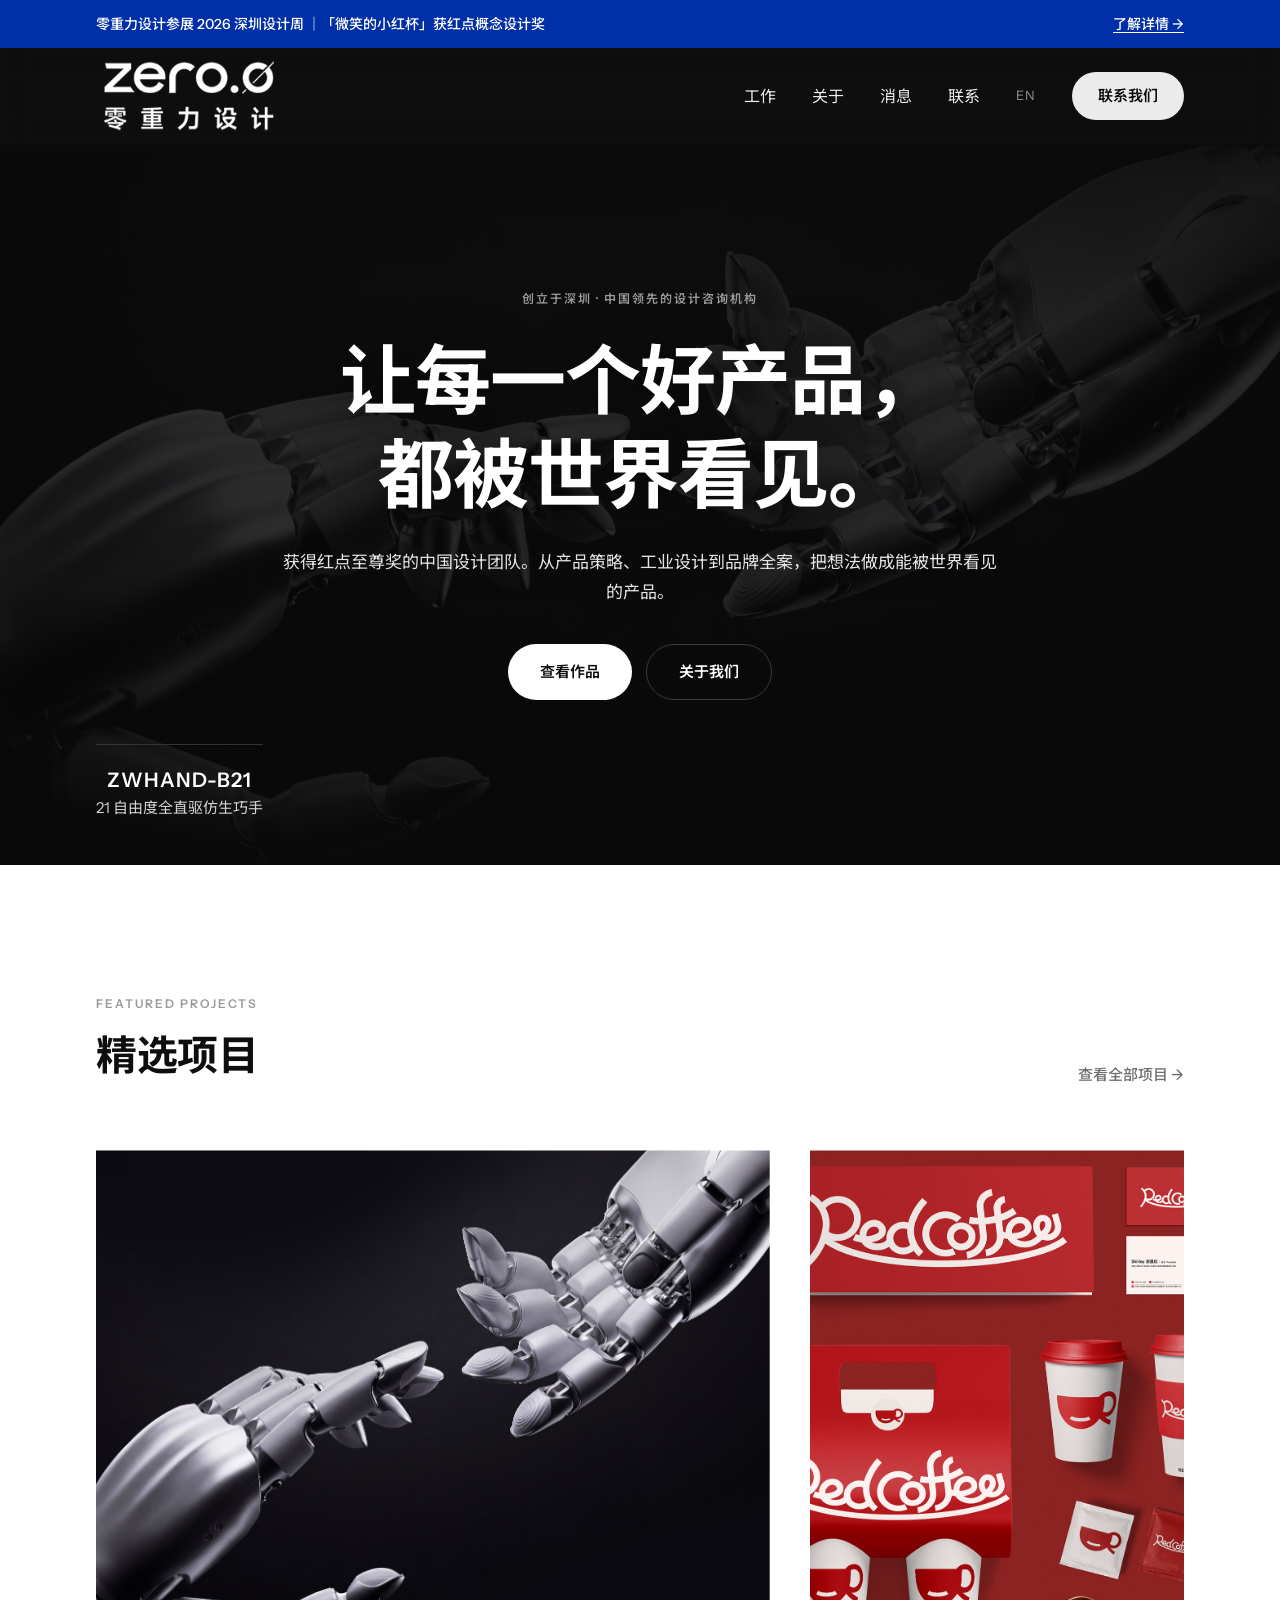
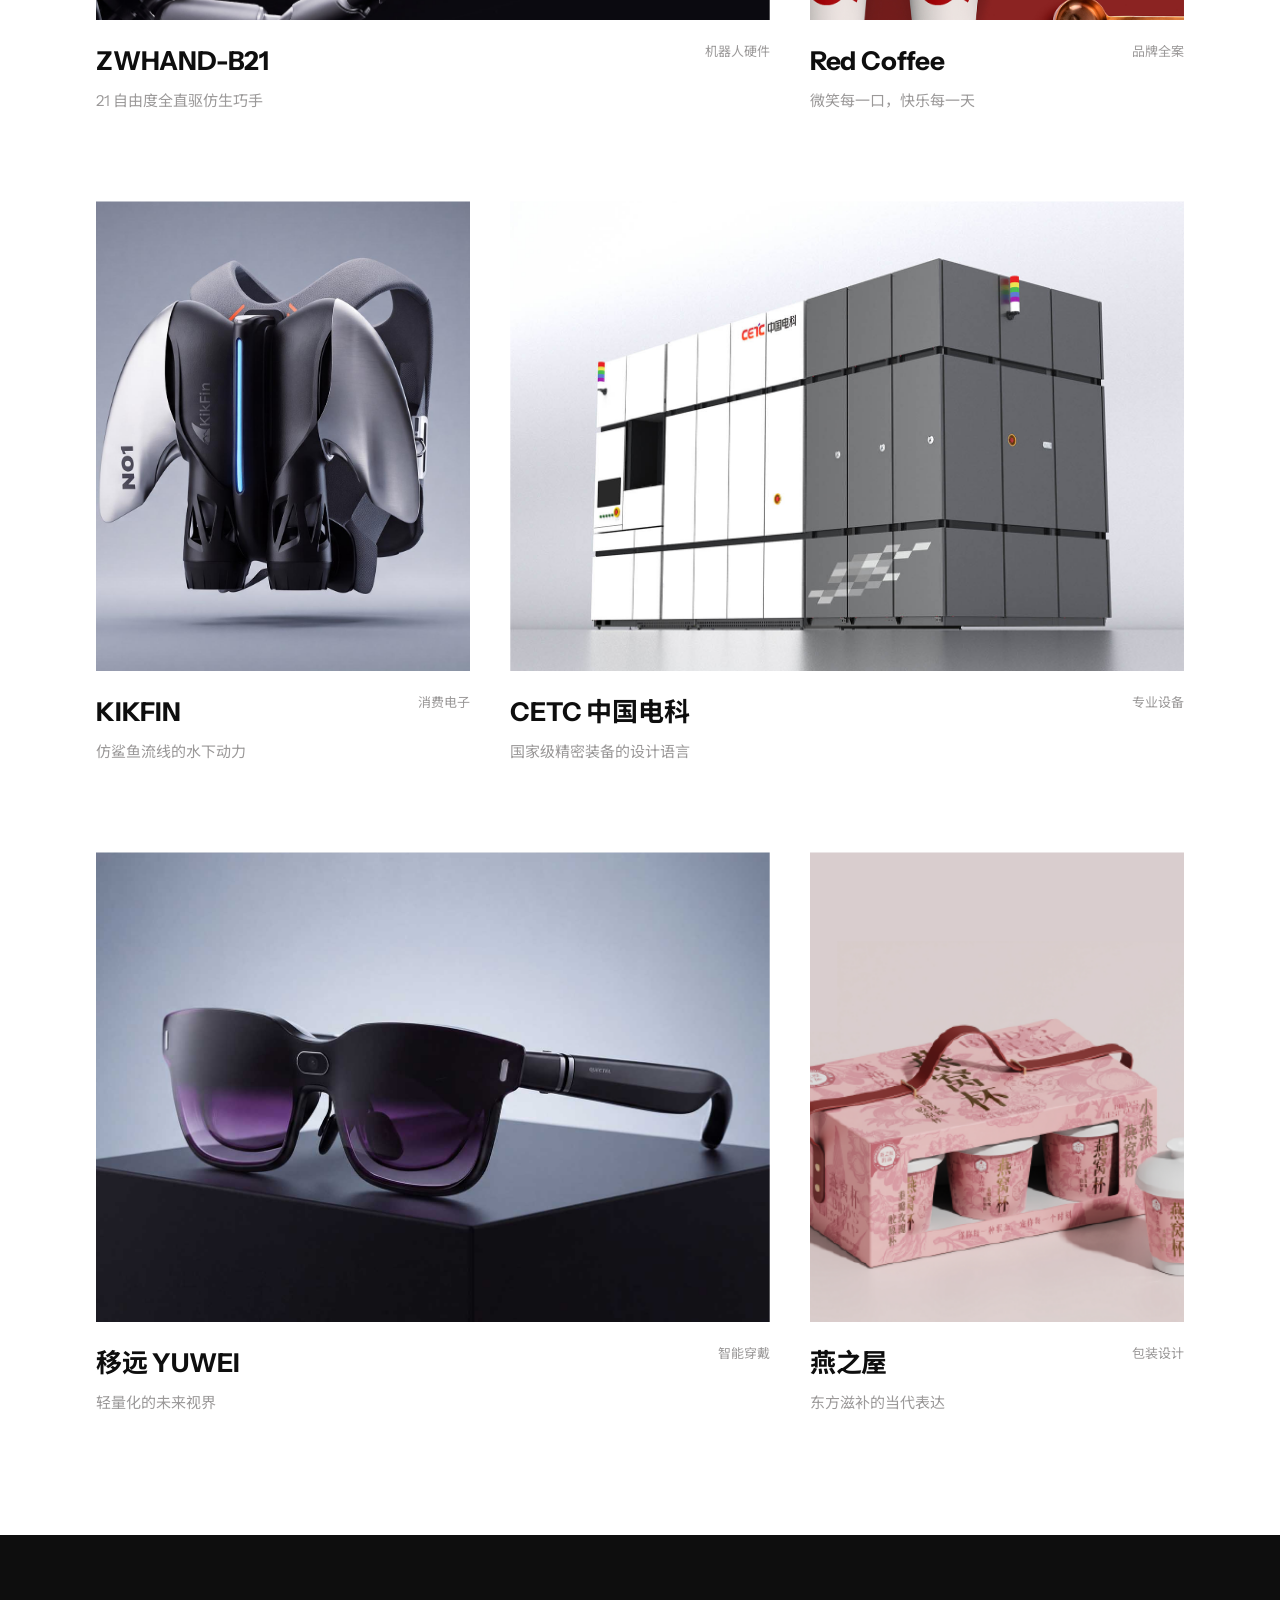
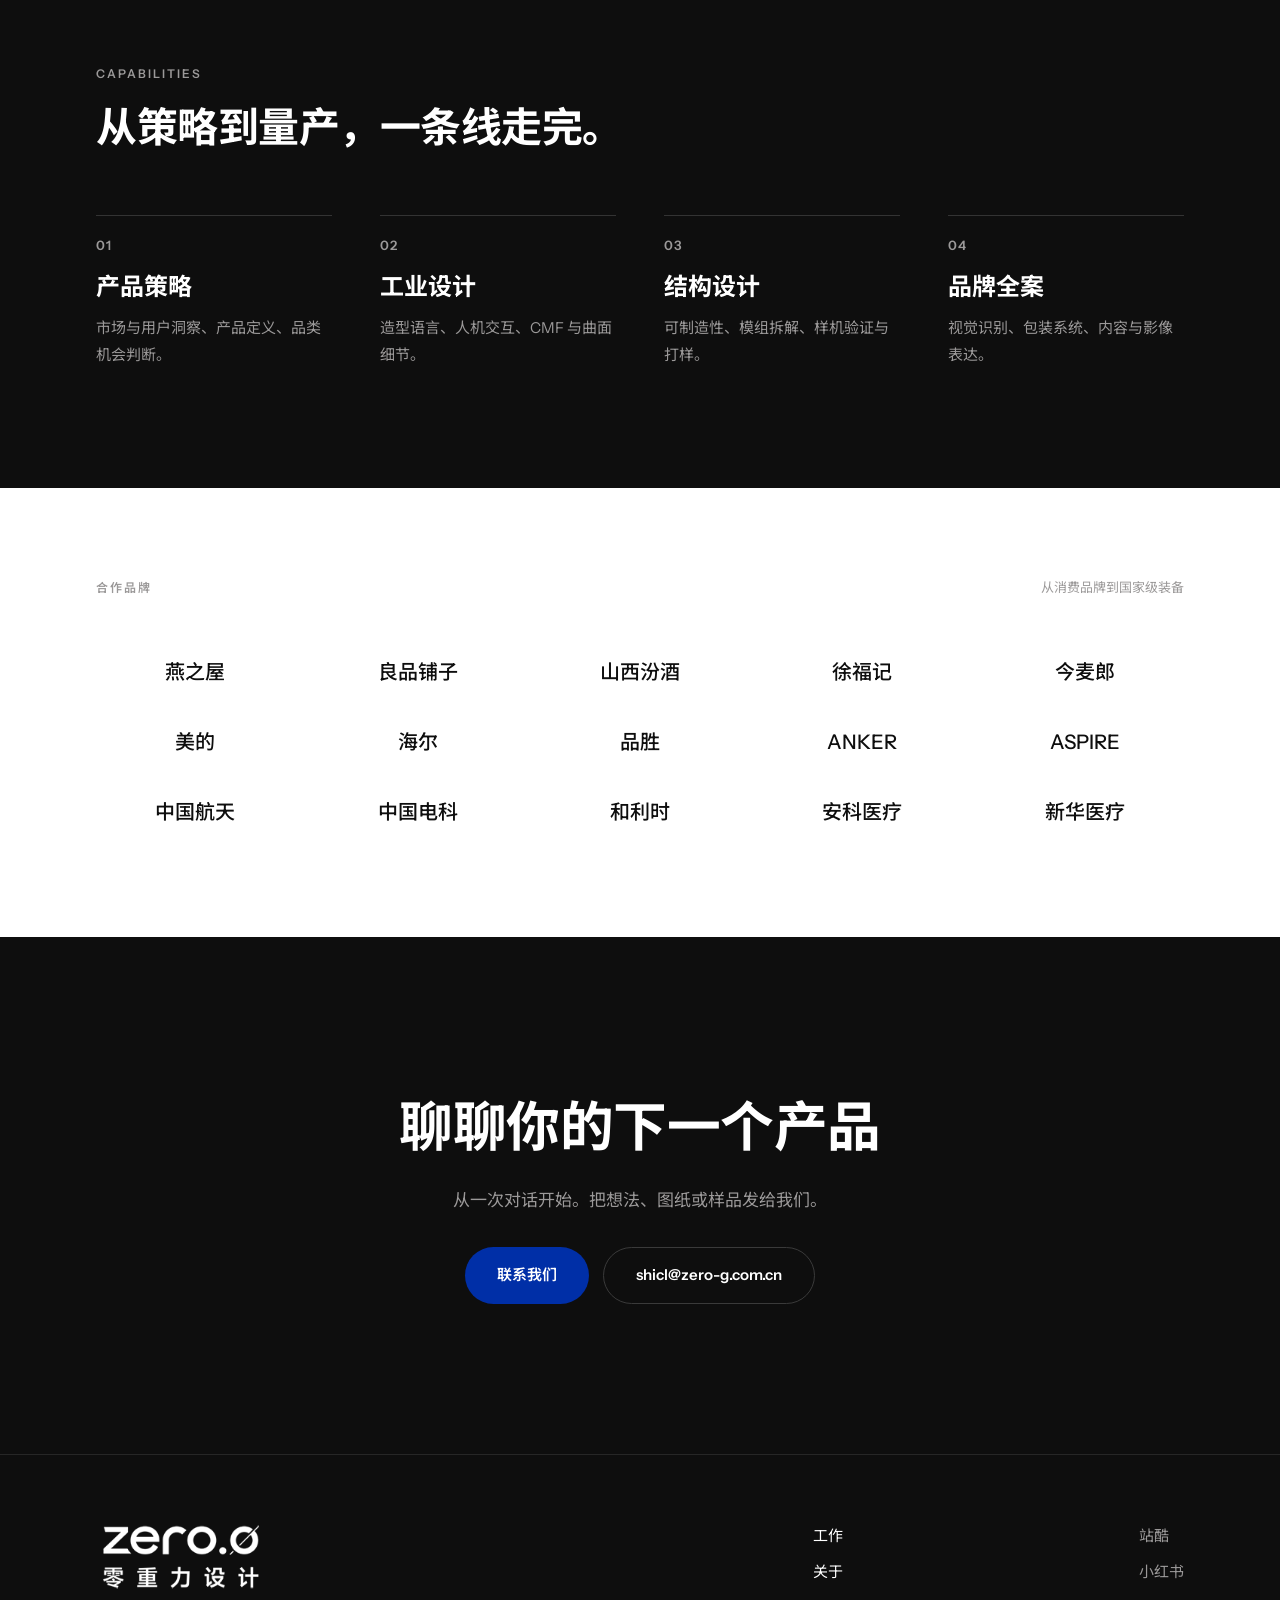
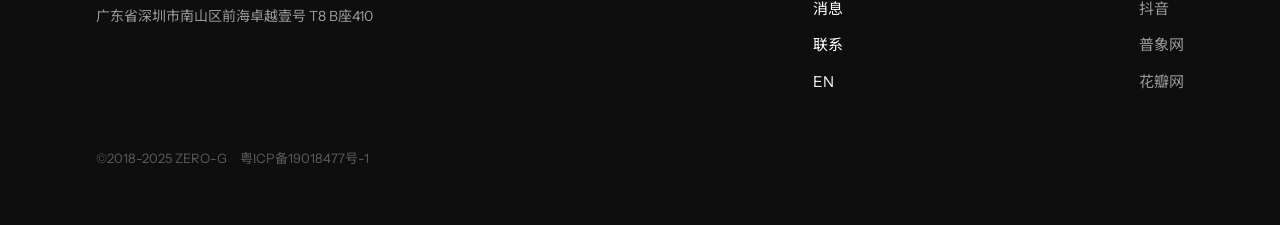
==== index.html @ 1bf515e7 "ZERO-G site: static bilingual site initial deploy" ====
<!DOCTYPE html>
<html lang="zh-CN">
<head>
<meta charset="utf-8">
<meta name="viewport" content="width=device-width,initial-scale=1">
<title>让每一个好产品， 都被世界看见。 ｜ ZERO-G 零重力设计</title>
<link rel="preconnect" href="https://fonts.googleapis.com">
<link rel="preconnect" href="https://fonts.gstatic.com" crossorigin>
<link href="https://fonts.googleapis.com/css2?family=Instrument+Sans:wght@400;500;600;700&family=Noto+Sans+SC:wght@400;500;700&display=swap" rel="stylesheet">
<link rel="stylesheet" href="style.css">
<script>document.documentElement.className+=' js'</script>
<script src="main.js" defer></script>
</head>
<body class="theme-dark">
<div class="announce">
  <div class="wrap">
    <span>零重力设计参展 2026 深圳设计周 ｜「微笑的小红杯」获红点概念设计奖</span>
    <a href="news.html">了解详情 →</a>
  </div>
</div>
<header class="site-head">
  <div class="wrap">
    <a class="logo" href="index.html" aria-label="ZERO-G"><img src="assets/statics_lingzhongli_images_logo.png" alt="ZERO-G 零重力设计"></a>
    <nav class="nav">
      <a href="work.html">工作</a><a href="about.html">关于</a><a href="news.html">消息</a><a href="contact.html">联系</a>
      <a class="lang" href="en/index.html">EN</a>
      <a class="btn btn-primary btn-sm" href="contact.html">联系我们</a>
    </nav>
    <button class="menu-toggle" aria-label="菜单" aria-expanded="false" aria-controls="mobile-menu">
      <span></span><span></span>
    </button>
  </div>
</header>
<div class="mobile-menu" id="mobile-menu">
  <nav class="mobile-nav">
    <a href="work.html">工作</a><a href="about.html">关于</a><a href="news.html">消息</a><a href="contact.html">联系</a>
    <a class="lang" href="en/index.html">EN</a>
    <a class="btn btn-primary" href="contact.html">联系我们</a>
  </nav>
</div>
<section class="hero hero--video">
  <video class="hero-bg" src="assets/zero-g-robot.mp4" poster="assets/zero-g-robot-poster.jpg"
         autoplay muted loop playsinline preload="metadata" aria-label="ZWHAND-B21"></video>
  <div class="wrap">
    <div class="eyebrow">创立于深圳 · 中国领先的设计咨询机构</div>
    <h1>让每一个好产品，<br>都被世界看见。</h1>
    <p>获得红点至尊奖的中国设计团队。从产品策略、工业设计到品牌全案，把想法做成能被世界看见的产品。</p>
    <div class="actions">
      <a class="btn btn-primary" href="work.html">查看作品</a>
      <a class="btn btn-ghost" href="about.html">关于我们</a>
    </div>
  </div>
  <div class="cap reveal"><strong>ZWHAND-B21</strong><span>21 自由度全直驱仿生巧手</span></div>
</section>
<section class="section light">
  <div class="wrap">
    <div class="section-head reveal">
      <div><div class="eyebrow">FEATURED PROJECTS</div><h2>精选项目</h2></div>
      <a class="linkmore" href="work.html">查看全部项目 →</a>
    </div>
    <div class="rows"><div class="duo">
    <a class="proj reveal" href="work.html">
      <div class="cover"><img src="assets/uploadfile_file_20260828_1787901038351148.jpg" alt="ZWHAND-B21" loading="lazy"></div>
      <div class="meta">
        <div><h3>ZWHAND-B21</h3><p class="desc">21 自由度全直驱仿生巧手</p></div>
        <span class="tag">机器人硬件</span>
      </div>
    </a>
    <a class="proj reveal" href="work.html">
      <div class="cover"><img src="assets/uploadfile_file_20250307_1741340321995297.jpg" alt="Red Coffee" loading="lazy"></div>
      <div class="meta">
        <div><h3>Red Coffee</h3><p class="desc">微笑每一口，快乐每一天</p></div>
        <span class="tag">品牌全案</span>
      </div>
    </a></div><div class="duo rev">
    <a class="proj reveal" href="work.html">
      <div class="cover"><img src="assets/uploadfile_file_20260827_1787818050917012.jpg" alt="KIKFIN" loading="lazy"></div>
      <div class="meta">
        <div><h3>KIKFIN</h3><p class="desc">仿鲨鱼流线的水下动力</p></div>
        <span class="tag">消费电子</span>
      </div>
    </a>
    <a class="proj reveal" href="work.html">
      <div class="cover"><img src="assets/uploadfile_file_20250513_1747133386804160.jpg" alt="CETC 中国电科" loading="lazy"></div>
      <div class="meta">
        <div><h3>CETC 中国电科</h3><p class="desc">国家级精密装备的设计语言</p></div>
        <span class="tag">专业设备</span>
      </div>
    </a></div><div class="duo">
    <a class="proj reveal" href="work.html">
      <div class="cover"><img src="assets/uploadfile_file_20260827_1787814982174174.jpg" alt="移远 YUWEI" loading="lazy"></div>
      <div class="meta">
        <div><h3>移远 YUWEI</h3><p class="desc">轻量化的未来视界</p></div>
        <span class="tag">智能穿戴</span>
      </div>
    </a>
    <a class="proj reveal" href="work.html">
      <div class="cover"><img src="assets/uploadfile_file_20260811_1786441893306251.png" alt="燕之屋" loading="lazy"></div>
      <div class="meta">
        <div><h3>燕之屋</h3><p class="desc">东方滋补的当代表达</p></div>
        <span class="tag">包装设计</span>
      </div>
    </a></div></div>
  </div>
</section>
<section class="section">
  <div class="wrap">
    <div class="eyebrow">CAPABILITIES</div>
    <h2 style="font-size:clamp(28px,3.2vw,44px);letter-spacing:-.5px;margin:14px 0 0">从策略到量产，一条线走完。</h2>
    <div class="caps"><div class="cap reveal"><div class="num">01</div><h3>产品策略</h3><p>市场与用户洞察、产品定义、品类机会判断。</p></div><div class="cap reveal"><div class="num">02</div><h3>工业设计</h3><p>造型语言、人机交互、CMF 与曲面细节。</p></div><div class="cap reveal"><div class="num">03</div><h3>结构设计</h3><p>可制造性、模组拆解、样机验证与打样。</p></div><div class="cap reveal"><div class="num">04</div><h3>品牌全案</h3><p>视觉识别、包装系统、内容与影像表达。</p></div></div>
  </div>
</section>
<section class="section light" style="padding-top:90px;padding-bottom:90px">
  <div class="wrap">
    <div class="section-head" style="margin-bottom:0">
      <div class="eyebrow">合作品牌</div>
      <span class="mute" style="font-size:13px">从消费品牌到国家级装备</span>
    </div>
    <div class="clients"><div class="client-row reveal"><span>燕之屋</span><span>良品铺子</span><span>山西汾酒</span><span>徐福记</span><span>今麦郎</span></div><div class="client-row reveal"><span>美的</span><span>海尔</span><span>品胜</span><span>ANKER</span><span>ASPIRE</span></div><div class="client-row reveal"><span>中国航天</span><span>中国电科</span><span>和利时</span><span>安科医疗</span><span>新华医疗</span></div></div>
  </div>
</section>
<section class="wrap"><div class="cta">
  <h2>聊聊你的下一个产品</h2>
  <p>从一次对话开始。把想法、图纸或样品发给我们。</p>
  <div class="actions">
    <a class="btn btn-blue" href="contact.html">联系我们</a>
    <a class="btn btn-ghost" href="mailto:shicl@zero-g.com.cn">shicl@zero-g.com.cn</a>
  </div>
  </div>
</section>

<footer class="site-foot">
  <div class="wrap">
    <div class="foot-grid">
      <div class="foot-brand">
        <a href="index.html"><img src="assets/statics_lingzhongli_images_logo.png" alt="ZERO-G"></a>
        <p>广东省深圳市南山区前海卓越壹号 T8 B座410</p>
      </div>
      <div class="foot-col"><a href="work.html">工作</a><a href="about.html">关于</a><a href="news.html">消息</a><a href="contact.html">联系</a><a href="en/index.html">EN</a></div>
      <div class="foot-col dim"><a href="https://www.zcool.com.cn/u/19893651" target="_blank" rel="noopener">站酷</a><a href="https://www.xiaohongshu.com/user/profile/6139bd14000000001f038d51" target="_blank" rel="noopener">小红书</a><a href="https://www.douyin.com/" target="_blank" rel="noopener">抖音</a><a href="https://www.puxiang.com/lingzhonglisheji/gallery" target="_blank" rel="noopener">普象网</a><a href="https://huaban.com/space" target="_blank" rel="noopener">花瓣网</a></div>
    </div>
    <div class="copyright">©2018-2025 ZERO-G　粤ICP备19018477号-1</div>
  </div>
</footer>
</body>
</html>
---- style.css ----
:root{
  --blue:#002FA7;--blue-lit:#6E8BFF;--ink:#0E0E0E;--ink2:#141414;
  --paper:#fff;--mute:#6F6F6F;--mute-d:#9B9999;--line:#262626;--line-l:#E5E5E5;
}
*{box-sizing:border-box}
html{scroll-behavior:smooth}
body{margin:0;background:var(--ink);color:#fff;
  font-family:"Instrument Sans","Noto Sans SC","PingFang SC","Microsoft YaHei",system-ui,sans-serif;
  -webkit-font-smoothing:antialiased;line-height:1.5}
body.theme-light{background:var(--paper);color:var(--ink)}
a{color:inherit;text-decoration:none}
img{display:block;width:100%;height:100%;object-fit:cover}
.wrap{max-width:1440px;margin:0 auto;padding:0 96px}
.mute{color:var(--mute-d)}
body.theme-light .mute{color:var(--mute)}
.eyebrow{font-size:12px;font-weight:600;letter-spacing:2px;text-transform:uppercase;color:var(--mute-d)}
body.theme-light .eyebrow{color:var(--mute)}

/* announce */
.announce{background:var(--blue);color:#fff;font-size:14px;font-weight:500}
.announce .wrap{display:flex;align-items:center;justify-content:space-between;height:48px;gap:24px}
.announce a{text-decoration:underline;text-underline-offset:3px}

/* header */
.site-head{position:sticky;top:0;z-index:60;background:rgba(14,14,14,.86);
  backdrop-filter:blur(14px);border-bottom:1px solid transparent;transition:border-color .2s}
body.theme-light .site-head{background:rgba(255,255,255,.9)}
.site-head:hover{border-bottom-color:var(--line)}
body.theme-light .site-head:hover{border-bottom-color:var(--line-l)}
.site-head .wrap{display:flex;align-items:center;justify-content:space-between;height:96px}
.logo img{width:186px;height:70px;object-fit:contain}
.nav{display:flex;align-items:center;gap:36px;font-size:16px}
.nav a{opacity:.92;transition:color .18s,opacity .18s}
.nav a:hover{color:var(--blue-lit);opacity:1}
body.theme-light .nav a:hover{color:var(--blue)}
.nav a.active{color:var(--blue-lit);font-weight:600}
body.theme-light .nav a.active{color:var(--blue)}
.nav .lang{font-size:13px;letter-spacing:1px;color:var(--mute-d)}
body.theme-light .nav .lang{color:var(--mute)}

/* buttons */
.btn{display:inline-flex;align-items:center;justify-content:center;border-radius:999px;
  padding:16px 32px;font-size:15px;font-weight:600;transition:transform .18s,background .18s,color .18s,border-color .18s}
.btn:hover{transform:translateY(-1px)}
.btn-sm{padding:13px 26px}
.btn-primary{background:#fff;color:var(--ink)}
.btn-primary:hover{background:#E9E9E9}
body.theme-light .btn-primary{background:var(--ink);color:#fff}
body.theme-light .btn-primary:hover{background:#000}
.btn-blue{background:var(--blue);color:#fff}
.btn-blue:hover{background:#0038C8}
.btn-ghost{border:1px solid #3A3A3A;color:#fff}
.btn-ghost:hover{border-color:var(--blue-lit);color:var(--blue-lit)}
body.theme-light .btn-ghost{border-color:#CFCFCF;color:var(--ink)}
body.theme-light .btn-ghost:hover{border-color:var(--blue);color:var(--blue)}

/* hero */
.hero{padding:110px 0 90px;text-align:center}
.hero h1{font-size:clamp(30px,7.2vw,76px);line-height:1.24;letter-spacing:-1px;margin:26px 0 0;font-weight:700}
.hero p{max-width:720px;margin:26px auto 0;font-size:17px;line-height:1.75;color:var(--mute-d)}
.hero .actions{display:flex;gap:14px;justify-content:center;margin-top:36px;flex-wrap:wrap}

/* figure */
.figure{position:relative}
.figure img{height:600px}
.figure .cap{position:absolute;left:96px;bottom:44px}
.figure .cap strong{display:block;font-size:20px;font-weight:600;letter-spacing:1px}
.figure .cap span{font-size:15px;color:rgba(255,255,255,.8)}

/* video hero */
.hero--video{position:relative;overflow:hidden;background:var(--ink);
  min-height:min(80vh,880px);display:flex;align-items:center;justify-content:center;
  padding:130px 0 150px}
.hero--video .hero-bg{position:absolute;inset:0;width:100%;height:100%;object-fit:cover;z-index:0;
  filter:brightness(.55) saturate(1.05)}
.hero--video::after{content:"";position:absolute;inset:0;z-index:1;pointer-events:none;
  background:linear-gradient(180deg,rgba(10,10,10,.92) 0%,rgba(10,10,10,.72) 32%,
             rgba(10,10,10,.72) 68%,rgba(10,10,10,.94) 100%)}
.hero--video .wrap{position:relative;z-index:2;width:100%}
.hero--video h1{text-shadow:0 2px 44px rgba(0,0,0,.55)}
.hero--video p{color:#E6E6E6;text-shadow:0 1px 26px rgba(0,0,0,.55)}
.hero--video .cap{position:absolute;left:96px;bottom:46px;z-index:2}
.hero--video .cap strong{display:block;font-size:20px;font-weight:600;letter-spacing:1px}
.hero--video .cap span{font-size:15px;color:rgba(255,255,255,.82)}

/* sections */
.section{padding:130px 0 120px}
.section.light{background:var(--paper);color:var(--ink)}
.section-head{display:flex;align-items:flex-end;justify-content:space-between;gap:24px;margin-bottom:64px}
.section-head h2{font-size:clamp(30px,3.2vw,44px);letter-spacing:-.5px;margin:12px 0 0;font-weight:700}
.linkmore{font-size:15px;font-weight:500;color:var(--mute);white-space:nowrap}
.linkmore:hover{color:var(--blue)}
body.theme-dark .linkmore:hover{color:var(--blue-lit)}

/* project rows */
.duo{display:grid;grid-template-columns:1.8fr 1fr;gap:40px;align-items:start}
.duo.rev{grid-template-columns:1fr 1.8fr}
.proj{display:block}
.proj .cover{overflow:hidden;background:#1A1A1A}
.proj .cover img{height:470px;transition:transform .6s cubic-bezier(.2,.7,.2,1)}
.proj:hover .cover img{transform:scale(1.03)}
.proj .meta{display:flex;justify-content:space-between;align-items:flex-start;gap:24px;margin-top:22px}
.proj h3{margin:0;font-size:26px;font-weight:700;letter-spacing:-.2px}
.proj .desc{margin:8px 0 0;font-size:15px;line-height:1.6;color:var(--mute)}
body.theme-dark .proj .desc{color:var(--mute-d)}
.proj .tag{font-size:13px;color:var(--mute);white-space:nowrap}
body.theme-dark .proj .tag{color:var(--mute-d)}
.rows{display:flex;flex-direction:column;gap:88px}

/* capabilities */
.caps{display:grid;grid-template-columns:repeat(4,1fr);gap:48px;margin-top:56px}
.cap{border-top:1px solid #333;padding-top:20px}
.cap .num{font-size:13px;font-weight:600;letter-spacing:1px;color:var(--mute-d)}
.cap h3{margin:14px 0 10px;font-size:24px;font-weight:700}
.cap p{margin:0;font-size:15px;line-height:1.75;color:var(--mute-d)}

/* clients */
.clients{display:flex;flex-direction:column;gap:0;margin-top:40px}
.client-row{display:grid;grid-template-columns:repeat(5,1fr);gap:24px}
.client-row span{text-align:center;padding:20px 0;font-size:20px;font-weight:500}

/* cta */
.cta{text-align:center;padding-top:150px;padding-bottom:150px}
.cta h2{font-size:clamp(32px,4.2vw,60px);letter-spacing:-.5px;margin:0;font-weight:700}
.cta p{margin:20px 0 0;font-size:17px;color:var(--mute-d)}
.cta .actions{display:flex;gap:14px;justify-content:center;margin-top:34px;flex-wrap:wrap}

/* footer */
.site-foot{padding:70px 0 56px;border-top:1px solid var(--line)}
body.theme-light .site-foot{border-top-color:var(--line-l)}
.foot-grid{display:flex;justify-content:space-between;align-items:flex-start;gap:40px;flex-wrap:wrap}
.foot-brand{width:420px;max-width:100%}
.foot-brand img{width:170px;height:64px;object-fit:contain}
.foot-brand p{margin:16px 0 0;font-size:14px;line-height:1.7;color:var(--mute-d)}
body.theme-light .foot-brand p{color:var(--mute)}
.foot-col{display:flex;flex-direction:column;gap:14px;font-size:15px}
.foot-col a:hover{color:var(--blue-lit)}
body.theme-light .foot-col a:hover{color:var(--blue)}
.foot-col.dim a{color:var(--mute-d)}
.foot-col.dim a:hover{color:var(--blue-lit)}
.copyright{margin-top:56px;font-size:13px;color:#5A5A5A}
body.theme-light .copyright{color:#9A9A9A}

/* work page */
.page-title{padding-top:110px;padding-bottom:64px;display:flex;justify-content:space-between;align-items:flex-end;gap:40px}
.page-title h1{font-size:clamp(32px,6vw,76px);letter-spacing:-1px;margin:0;font-weight:700}
.page-title p{margin:0;max-width:460px;font-size:16px;line-height:1.8;color:var(--mute-d)}
body.theme-light .page-title p{color:var(--mute)}
.filters{display:flex;align-items:center;gap:12px;flex-wrap:wrap}
.pill{padding:11px 22px;border-radius:999px;font-size:14px;background:#1A1A1A;color:var(--mute-d);transition:.18s}
.pill:hover{color:#fff;background:#242424}
.pill.on{background:#fff;color:var(--ink);font-weight:600}
body.theme-light .pill{background:#F2F2F2;color:var(--mute)}
body.theme-light .pill:hover{background:#E7E7E7;color:var(--ink)}
body.theme-light .pill.on{background:var(--blue);color:#fff}
.filters .count{margin-left:auto;font-size:14px;color:var(--mute)}
.work-grid{display:grid;grid-template-columns:1fr 1fr;gap:48px;margin-top:64px;align-items:start}
.work-col{display:flex;flex-direction:column;gap:64px}
.work-col.offset{padding-top:110px}
.work-grid .proj .cover img{height:420px}

/* about */
.about-hero{padding-top:110px;padding-bottom:90px}
.about-hero h1{font-size:clamp(28px,5vw,64px);line-height:1.38;letter-spacing:-1px;margin:26px 0 0;font-weight:700}
.intro{display:grid;grid-template-columns:392px 1fr;gap:96px;padding-bottom:100px}
.intro .label{color:var(--blue-lit);font-size:13px;font-weight:600;letter-spacing:1px}
body.theme-light .intro .label{color:var(--blue)}
.intro .label + p{margin:12px 0 0;font-size:15px;line-height:1.8;color:var(--mute-d);white-space:pre-line}
.intro .body p{margin:0 0 24px;font-size:17px;line-height:1.9;color:#C9C9C9}
body.theme-light .intro .body p{color:#3A3A3A}
.team{padding-top:60px;padding-bottom:110px}
.team-row{display:grid;grid-template-columns:repeat(3,1fr);gap:24px;margin-top:48px}
.facts h3{color:#fff}
.member img{height:420px}
.member .meta{display:flex;justify-content:space-between;align-items:center;margin-top:18px;gap:12px}
.member strong{font-size:20px}
.member span{font-size:13px;color:var(--mute)}
.facts{background:var(--ink2);padding:70px 0}
.facts .wrap{display:grid;grid-template-columns:repeat(3,1fr);gap:48px}
.facts h3{margin:0 0 10px;font-size:24px;font-weight:700}
.facts p{margin:0;font-size:14px;line-height:1.7;color:var(--mute-d)}

/* news */
.news-list{margin-top:8px}
.news-item{display:grid;grid-template-columns:96px 1fr 20px;gap:56px;align-items:start;
  padding:30px 0;border-top:1px solid var(--line-l);transition:padding .2s}
.news-item:hover{padding-left:8px}
.news-item .date{font-size:14px;color:var(--mute);padding-top:6px}
.news-item h3{margin:0;font-size:24px;font-weight:600;line-height:1.45}
.news-item:hover h3{color:var(--blue)}
.news-item .arrow{font-size:20px;color:var(--ink);transition:transform .2s}
.news-item:hover .arrow{transform:translate(2px,-2px)}

/* contact */
.contact-body{display:grid;grid-template-columns:520px 1fr;gap:64px;padding-bottom:110px}
.contact-info{display:flex;flex-direction:column;gap:34px}
.info-block{border-top:1px solid #2A2A2A;padding-top:16px}
.info-block .k{font-size:13px;font-weight:600;letter-spacing:1px;color:var(--blue-lit)}
.info-block .v{margin-top:12px;font-size:22px;line-height:1.55;white-space:pre-line}
.contact-imgs{display:flex;flex-direction:column;gap:16px}
.contact-imgs .big img{height:360px}
.contact-imgs .pair{display:grid;grid-template-columns:1fr 1fr;gap:16px}
.contact-imgs .pair img{height:240px}

/* responsive */
@media (max-width:1100px){
  .wrap{padding:0 48px}
  .duo,.duo.rev{grid-template-columns:1fr;gap:32px}
  .rows{gap:56px}
  .caps{grid-template-columns:1fr 1fr}
  .intro{grid-template-columns:1fr;gap:32px}
  .contact-body{grid-template-columns:1fr;gap:40px}
  .work-grid{grid-template-columns:1fr}
  .work-col.offset{padding-top:0}
  .client-row{grid-template-columns:repeat(3,1fr)}
  .figure .cap{left:48px}
}
@media (max-width:760px){
  .wrap{padding:0 24px}
  .site-head .wrap{height:72px}
  .logo img{width:132px;height:52px}
  .nav{gap:18px;font-size:14px}
  .nav .btn{display:none}
  .announce .wrap{flex-direction:column;align-items:flex-start;gap:6px;height:auto;padding:10px 24px;font-size:12px;line-height:1.5}
  .nav{gap:14px}
  .logo img{width:116px;height:46px}
  .hero{padding:64px 0 56px}
  .figure img,.figure video{height:300px}
  .hero--video{min-height:calc(100svh - 120px);padding:110px 0 130px}
  .hero--video .cap{left:24px;bottom:28px}
  .hero--video .cap strong{font-size:16px}
  .hero--video .cap span{font-size:13px}
  .figure .cap{left:24px;bottom:24px}
  .section{padding:72px 0}
  .proj .cover img{height:auto;aspect-ratio:16/11}
  .work-grid .proj .cover img{height:auto;aspect-ratio:16/11}
  .section-head{flex-direction:column;align-items:flex-start;margin-bottom:36px}
  .caps{grid-template-columns:1fr}
  .client-row{grid-template-columns:1fr 1fr}
  .client-row span{font-size:16px}
  .page-title{flex-direction:column;align-items:flex-start;padding:64px 0 36px}
  .team-row{grid-template-columns:1fr}
  .member img{height:auto;aspect-ratio:4/5}
  .facts{grid-template-columns:1fr;padding:48px 0}
  .news-item{grid-template-columns:1fr;gap:10px}
  .news-item .arrow{display:none}
  .news-item h3{font-size:20px}
  .contact-body{padding-bottom:64px}
  .cta{padding:88px 0}
  .foot-grid{flex-direction:column;gap:32px}
  .copyright{margin-top:32px}
}

/* ---------- mobile nav ---------- */
.menu-toggle{display:none;width:44px;height:44px;border:0;background:none;padding:0;
  flex-direction:column;justify-content:center;align-items:flex-end;gap:6px;cursor:pointer;
  color:inherit;-webkit-tap-highlight-color:transparent}
.menu-toggle span{display:block;height:2px;width:24px;background:currentColor;border-radius:2px;
  transition:transform .42s var(--ease),width .3s var(--ease)}
.menu-toggle.is-open span:nth-child(1){transform:translateY(4px) rotate(45deg)}
.menu-toggle.is-open span:nth-child(2){transform:translateY(-4px) rotate(-45deg)}
.mobile-menu{position:fixed;inset:0;z-index:70;background:var(--ink);
  display:flex;align-items:center;padding:96px 24px 40px;
  opacity:0;visibility:hidden;transform:translateY(-14px);
  transition:opacity .38s var(--ease),transform .46s var(--ease),visibility .38s}
.mobile-menu.open{opacity:1;visibility:visible;transform:none}
body.menu-open .site-head{z-index:80}
body.theme-light .mobile-menu{background:var(--paper)}
.mobile-nav{display:flex;flex-direction:column;gap:6px;width:100%}
.mobile-nav a{font-size:30px;font-weight:600;padding:9px 0;letter-spacing:-.2px}
.mobile-nav a.active{color:var(--blue-lit)}
body.theme-light .mobile-nav a.active{color:var(--blue)}
.mobile-nav .lang{font-size:15px;font-weight:400;color:var(--mute-d);margin-top:14px;padding:4px 0}
.mobile-nav .btn{margin-top:26px;align-self:flex-start;font-size:16px}
@media (max-width:760px){ .menu-toggle{display:flex} .nav{display:none} }
@media (hover:none){ .foot-col a{padding:7px 0} .nav a{padding:6px 0} }
@media (max-width:760px){
  .wrap{padding-left:calc(24px + env(safe-area-inset-left));
        padding-right:calc(24px + env(safe-area-inset-right))}
  .site-foot{padding-bottom:calc(56px + env(safe-area-inset-bottom))}
  .menu-toggle{width:48px;height:48px}
}
@media (max-width:480px){
  .figure img,.figure video{height:230px}
  .mobile-nav a{font-size:26px}
  .hero p{font-size:15px}
  .client-row span{font-size:15px;padding:14px 0}
}
html{-webkit-text-size-adjust:100%}

/* ---------- motion ---------- */
:root{--ease:cubic-bezier(.22,1,.36,1);--ease-io:cubic-bezier(.65,0,.35,1)}
html.js body{opacity:0;transition:opacity .5s var(--ease)}
html.js body.loaded{opacity:1}
body.leaving{opacity:0!important}

.progress{position:fixed;top:0;left:0;right:0;height:2px;background:var(--blue);
  transform:scaleX(0);transform-origin:0 50%;z-index:999;pointer-events:none;
  transition:transform .1s linear}

html.js .reveal{opacity:0;transform:translateY(30px);
  transition:opacity .95s var(--ease),transform .95s var(--ease)}
html.js .reveal.in{opacity:1;transform:none}

html.js .proj .cover{clip-path:inset(0 0 100% 0);transition:clip-path 1.15s var(--ease)}
html.js .proj.in .cover{clip-path:inset(0 0 0 0)}
html.js .proj.reveal{opacity:1;transform:none}

html.js .member img{clip-path:inset(0 0 100% 0);transition:clip-path 1.1s var(--ease)}
html.js .member.in img{clip-path:inset(0 0 0 0)}

/* hero entrance */
@keyframes riseIn{from{opacity:0;transform:translateY(28px);filter:blur(9px)}
  to{opacity:1;transform:none;filter:blur(0)}}
html.js .hero .eyebrow,html.js .hero h1,html.js .hero p,html.js .hero .actions,
html.js .page-title h1,html.js .page-title p,
html.js .about-hero .eyebrow,html.js .about-hero h1{
  animation:riseIn 1.05s var(--ease) both}
html.js .hero .eyebrow{animation-delay:.06s}
html.js .hero h1{animation-delay:.16s}
html.js .hero p{animation-delay:.30s}
html.js .hero .actions{animation-delay:.42s}
html.js .page-title h1{animation-delay:.06s}
html.js .page-title p{animation-delay:.18s}
html.js .about-hero .eyebrow{animation-delay:.06s}
html.js .about-hero h1{animation-delay:.14s}

/* nav underline */
.nav a:not(.btn):not(.lang){position:relative}
.nav a:not(.btn):not(.lang)::after{content:"";position:absolute;left:0;right:0;bottom:-7px;height:1px;
  background:currentColor;transform:scaleX(0);transform-origin:right;
  transition:transform .42s var(--ease)}
.nav a:not(.btn):not(.lang):hover::after{transform:scaleX(1);transform-origin:left}

/* magnetic buttons */
.mag{transition:transform .5s var(--ease)}
.btn:hover{transform:none}

/* parallax figure */
.figure{overflow:hidden}
html.js .figure img{height:calc(600px + 100px);position:relative;top:-50px;will-change:transform}
.figure video{display:block;width:100%;height:600px;object-fit:cover;background:#000}


/* micro interactions */
.proj .tag{transition:color .3s var(--ease),transform .3s var(--ease)}
.proj:hover .tag{transform:translateY(-2px)}
.news-item:hover{padding-left:10px}
.news-item h3{transition:color .3s var(--ease)}
.pill{transition:background .3s var(--ease),color .3s var(--ease),transform .3s var(--ease)}
.pill:hover{transform:translateY(-1px)}
.cap .num{transition:color .35s var(--ease)}
.cap:hover .num{color:var(--blue-lit)}
.client-row span{transition:color .3s var(--ease),transform .3s var(--ease)}
.client-row span:hover{color:var(--blue)}
body.theme-dark .client-row span:hover{color:var(--blue-lit)}
.figure .cap{transition:transform .8s var(--ease)}
.figure:hover .cap{transform:translateY(-6px)}

@media (prefers-reduced-motion:reduce){
  html.js body{opacity:1}
  html.js .reveal,html.js .proj .cover,html.js .member img{opacity:1!important;transform:none!important;clip-path:none!important;transition:none!important}
  html.js .hero .eyebrow,html.js .hero h1,html.js .hero p,html.js .hero .actions,
  html.js .page-title h1,html.js .page-title p,html.js .about-hero .eyebrow,html.js .about-hero h1{animation:none!important}
  html.js .figure img{transform:none!important}
}
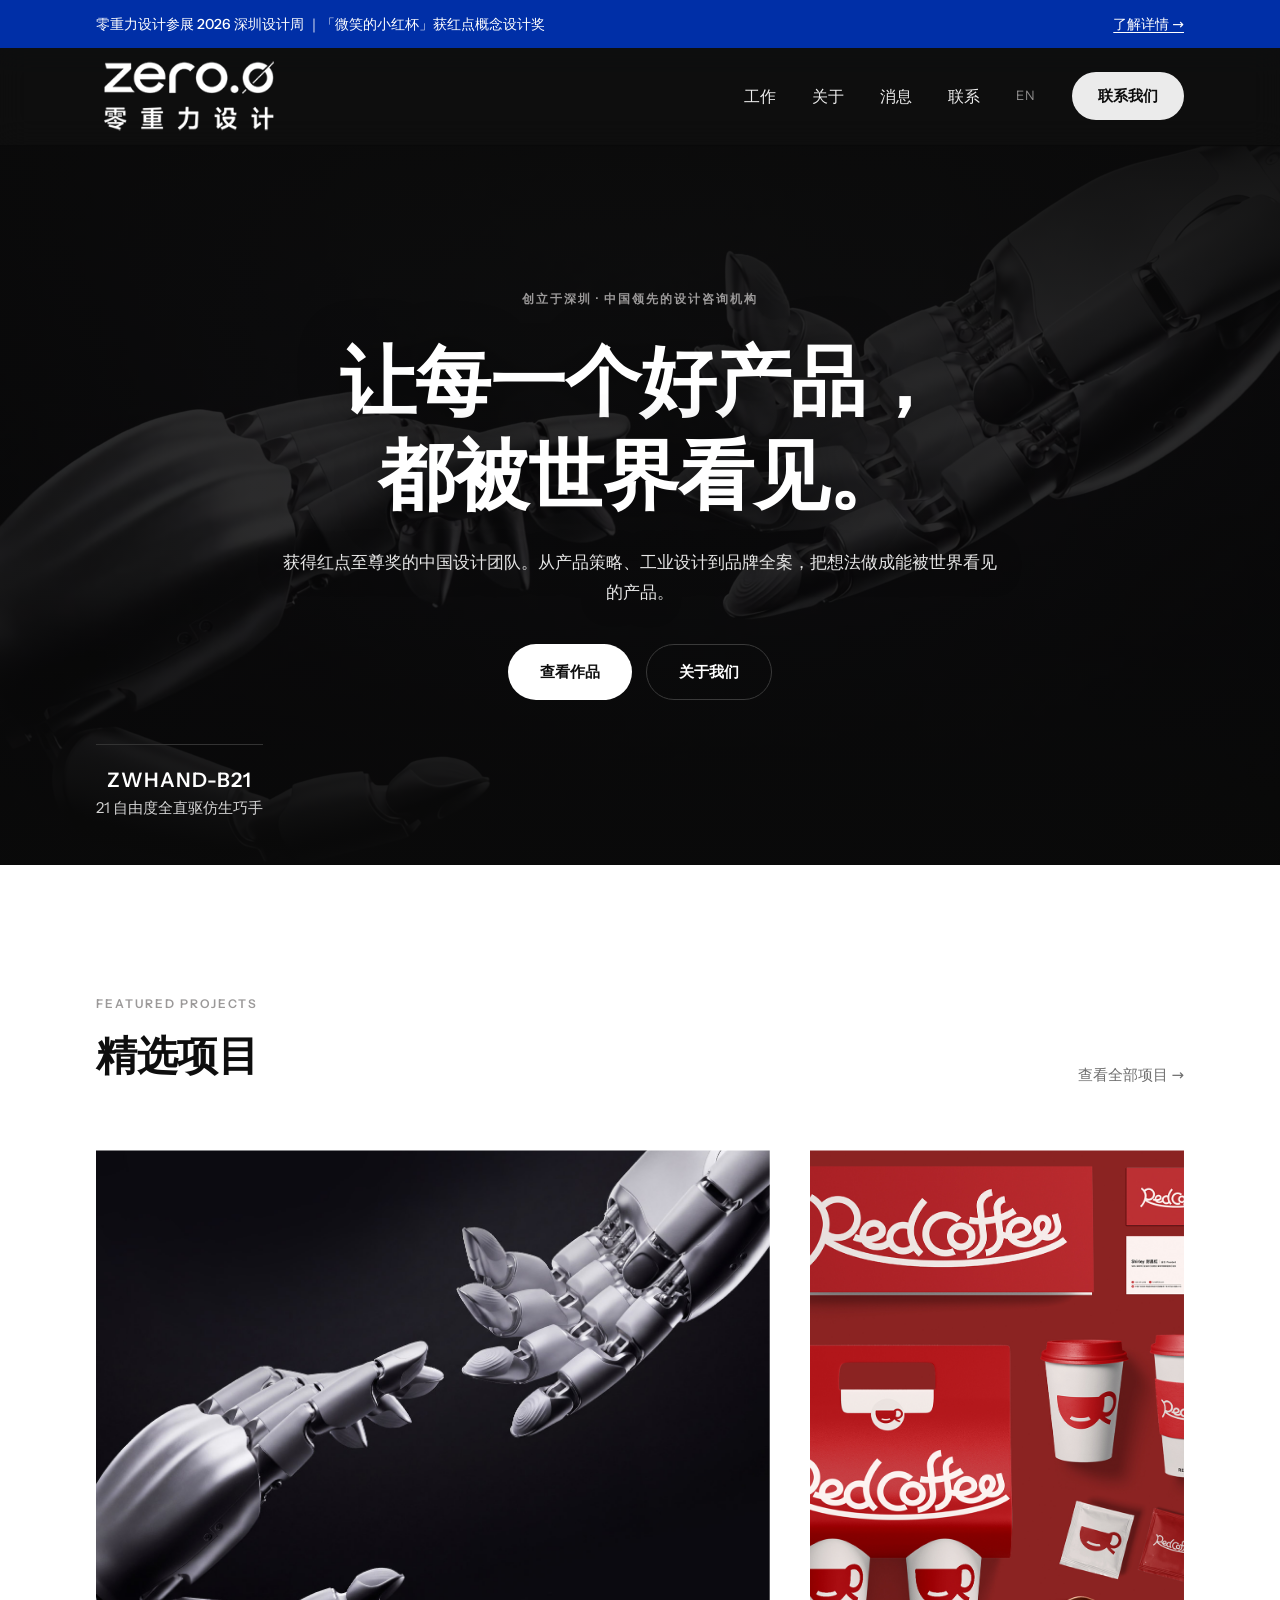
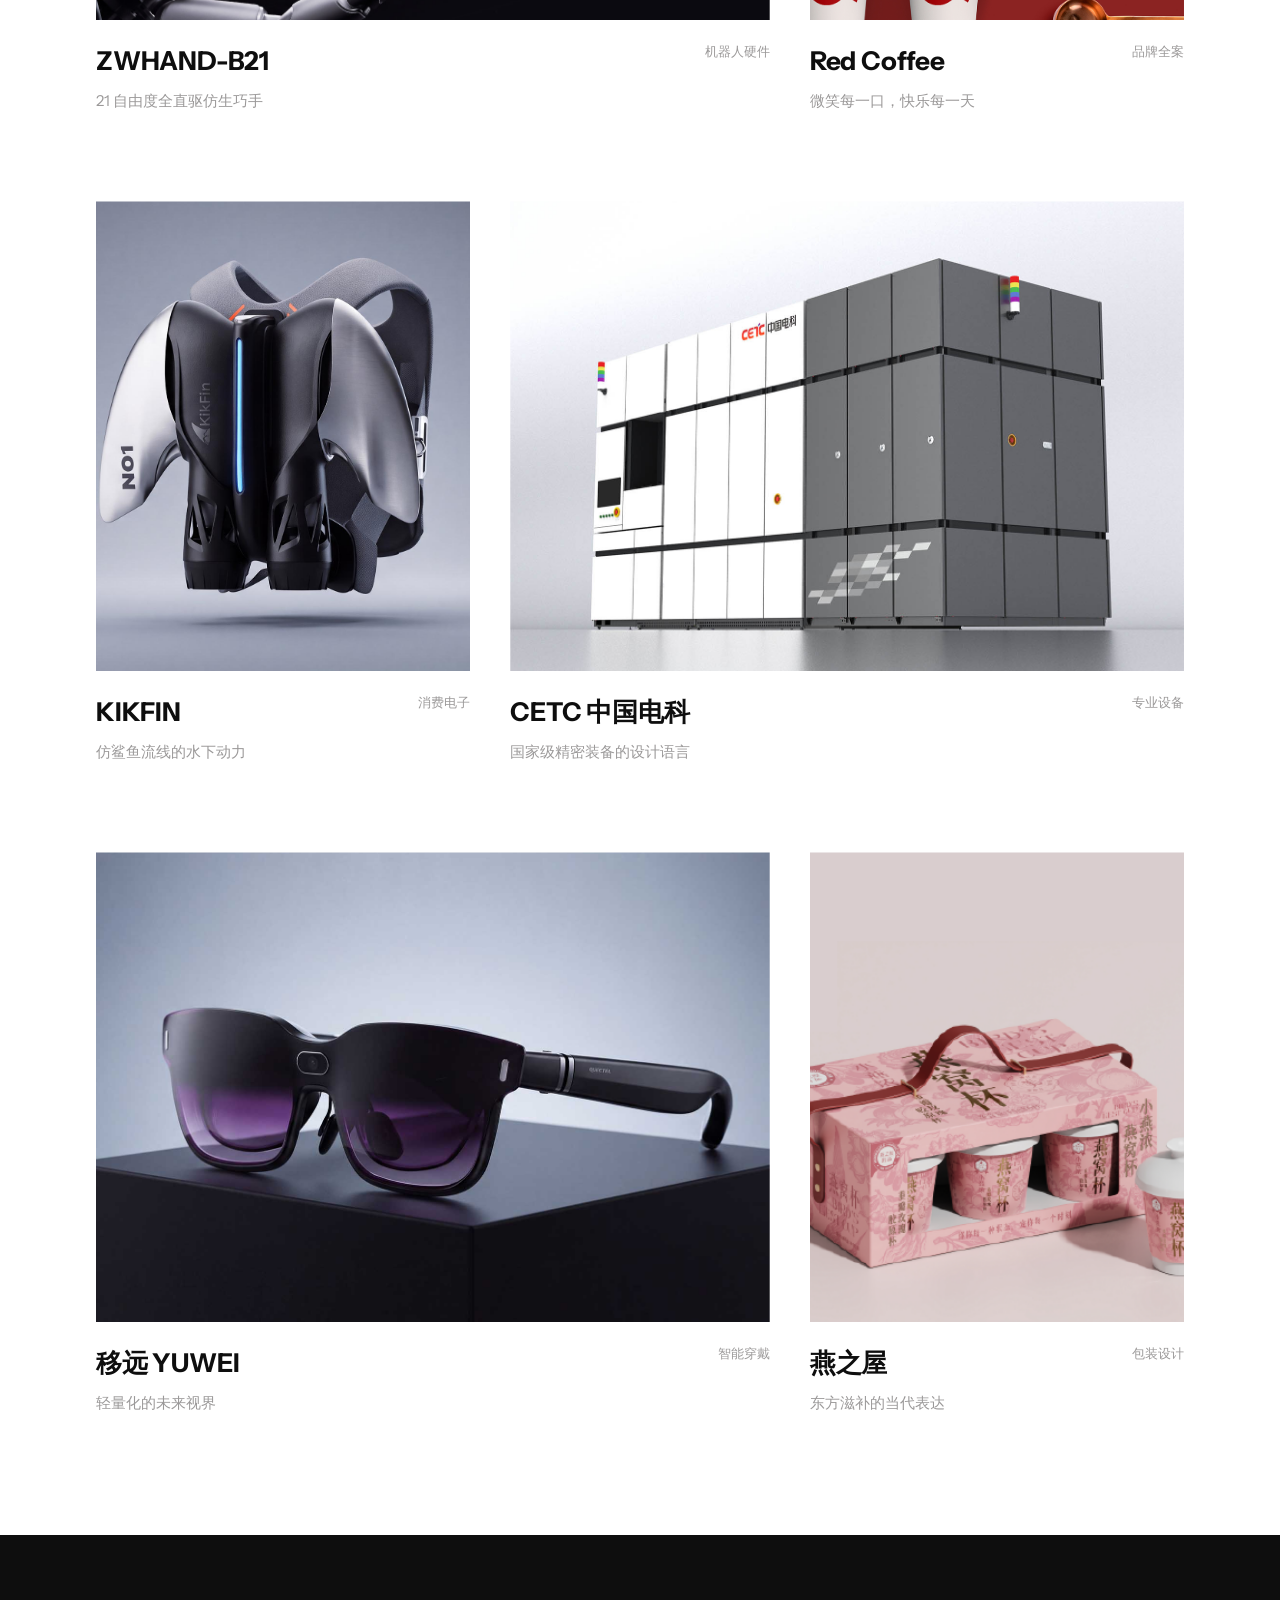
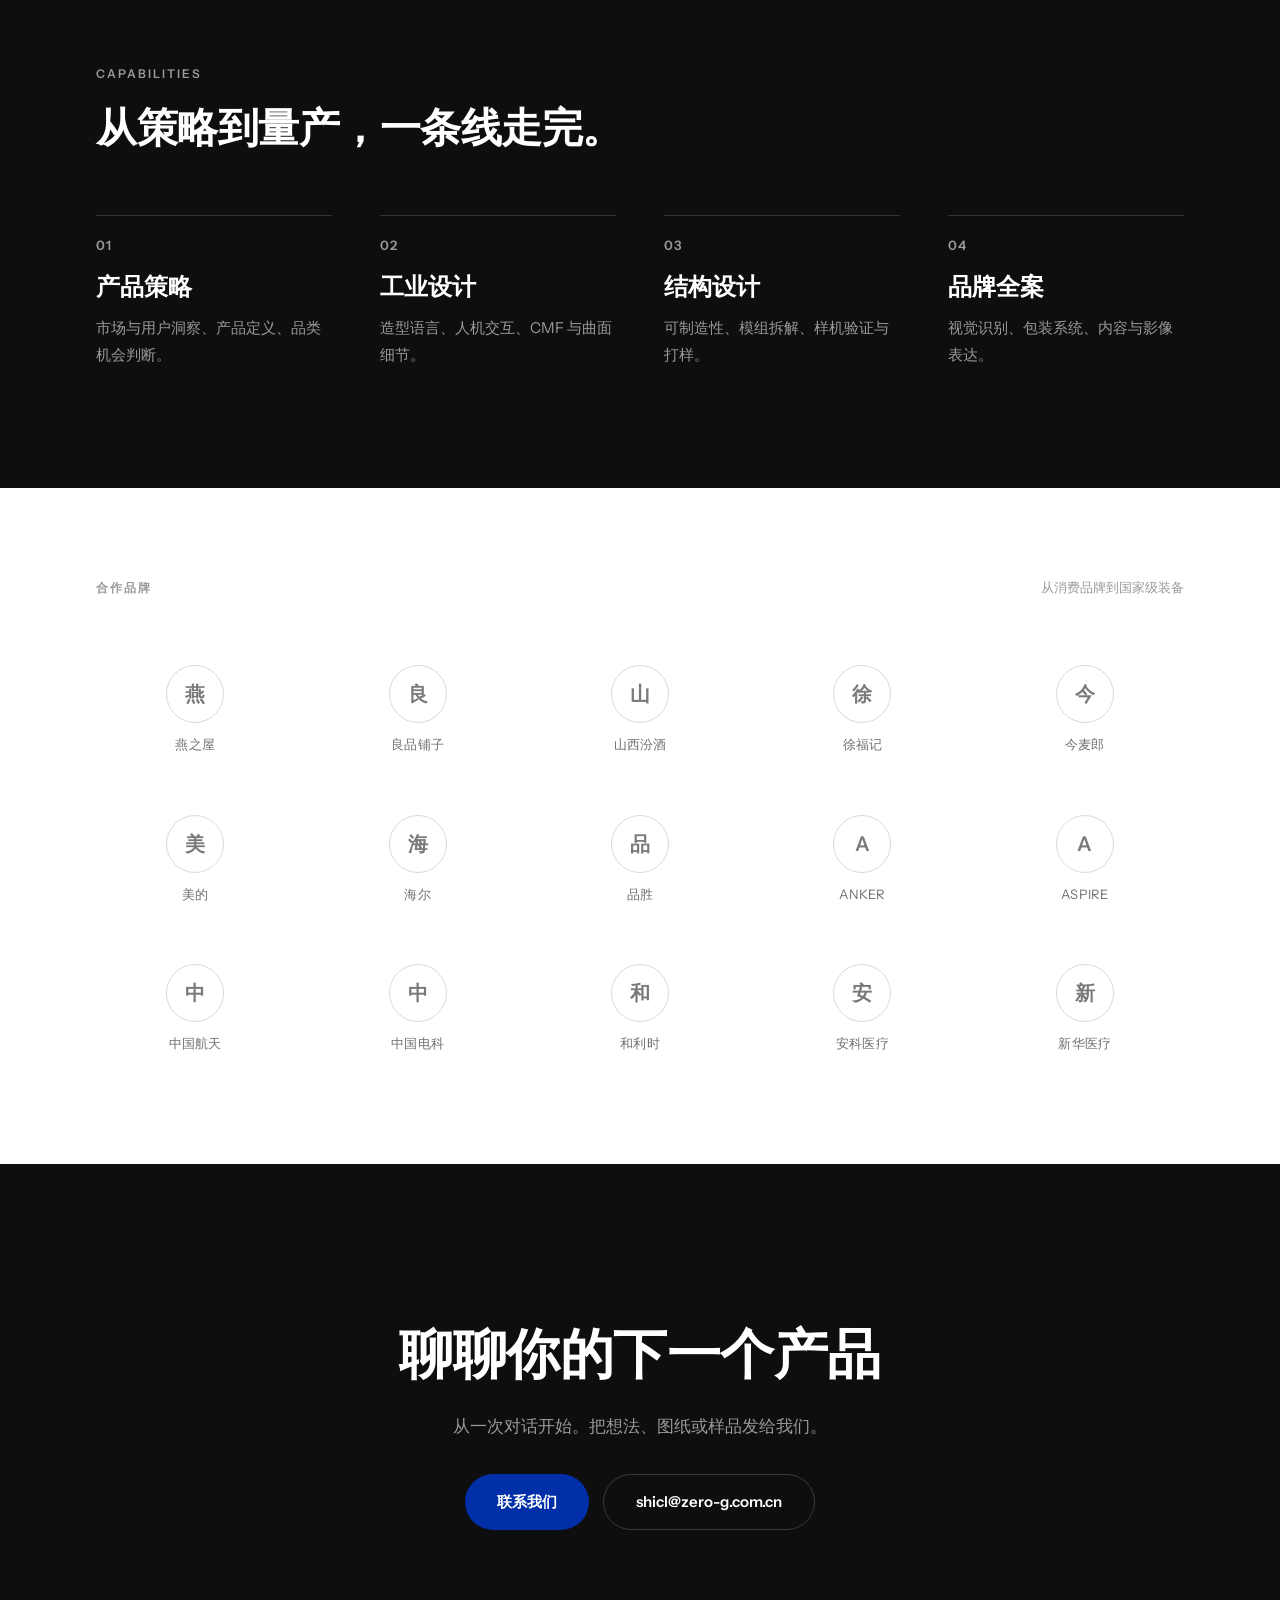
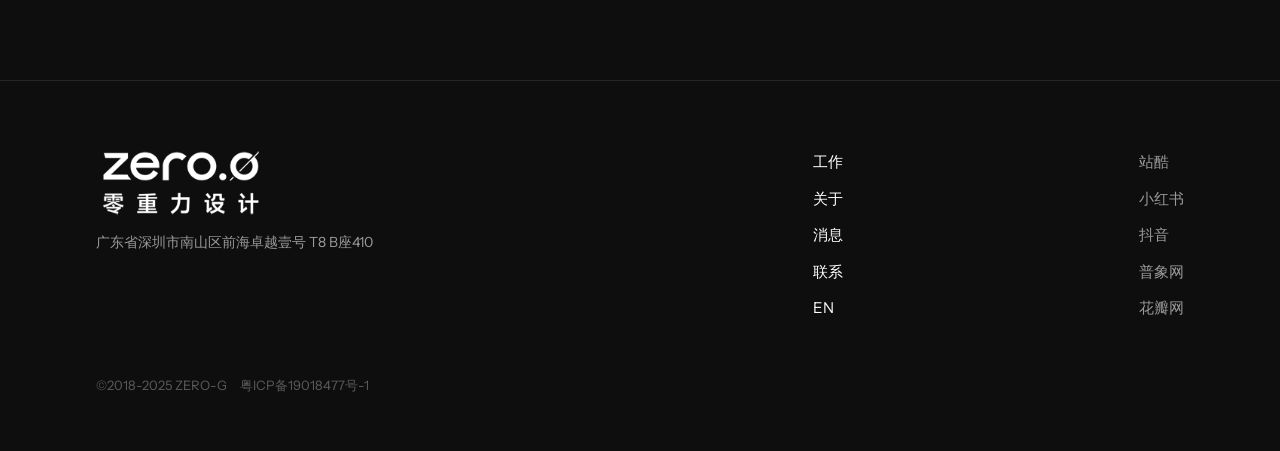
==== commit a4d50636: "fix: localize Instrument Sans font, drop Google Fonts CDN for WeChat/CN browsers" ====
--- a/index.html
+++ b/index.html
@@ -1,146 +1,144 @@
-<!DOCTYPE html>
-<html lang="zh-CN">
-<head>
-<meta charset="utf-8">
-<meta name="viewport" content="width=device-width,initial-scale=1">
-<title>让每一个好产品， 都被世界看见。 ｜ ZERO-G 零重力设计</title>
-<link rel="preconnect" href="https://fonts.googleapis.com">
-<link rel="preconnect" href="https://fonts.gstatic.com" crossorigin>
-<link href="https://fonts.googleapis.com/css2?family=Instrument+Sans:wght@400;500;600;700&family=Noto+Sans+SC:wght@400;500;700&display=swap" rel="stylesheet">
-<link rel="stylesheet" href="style.css">
-<script>document.documentElement.className+=' js'</script>
-<script src="main.js" defer></script>
-</head>
-<body class="theme-dark">
-<div class="announce">
-  <div class="wrap">
-    <span>零重力设计参展 2026 深圳设计周 ｜「微笑的小红杯」获红点概念设计奖</span>
-    <a href="news.html">了解详情 →</a>
-  </div>
-</div>
-<header class="site-head">
-  <div class="wrap">
-    <a class="logo" href="index.html" aria-label="ZERO-G"><img src="assets/statics_lingzhongli_images_logo.png" alt="ZERO-G 零重力设计"></a>
-    <nav class="nav">
-      <a href="work.html">工作</a><a href="about.html">关于</a><a href="news.html">消息</a><a href="contact.html">联系</a>
-      <a class="lang" href="en/index.html">EN</a>
-      <a class="btn btn-primary btn-sm" href="contact.html">联系我们</a>
-    </nav>
-    <button class="menu-toggle" aria-label="菜单" aria-expanded="false" aria-controls="mobile-menu">
-      <span></span><span></span>
-    </button>
-  </div>
-</header>
-<div class="mobile-menu" id="mobile-menu">
-  <nav class="mobile-nav">
-    <a href="work.html">工作</a><a href="about.html">关于</a><a href="news.html">消息</a><a href="contact.html">联系</a>
-    <a class="lang" href="en/index.html">EN</a>
-    <a class="btn btn-primary" href="contact.html">联系我们</a>
-  </nav>
-</div>
-<section class="hero hero--video">
-  <video class="hero-bg" src="assets/zero-g-robot.mp4" poster="assets/zero-g-robot-poster.jpg"
-         autoplay muted loop playsinline preload="metadata" aria-label="ZWHAND-B21"></video>
-  <div class="wrap">
-    <div class="eyebrow">创立于深圳 · 中国领先的设计咨询机构</div>
-    <h1>让每一个好产品，<br>都被世界看见。</h1>
-    <p>获得红点至尊奖的中国设计团队。从产品策略、工业设计到品牌全案，把想法做成能被世界看见的产品。</p>
-    <div class="actions">
-      <a class="btn btn-primary" href="work.html">查看作品</a>
-      <a class="btn btn-ghost" href="about.html">关于我们</a>
-    </div>
-  </div>
-  <div class="cap reveal"><strong>ZWHAND-B21</strong><span>21 自由度全直驱仿生巧手</span></div>
-</section>
-<section class="section light">
-  <div class="wrap">
-    <div class="section-head reveal">
-      <div><div class="eyebrow">FEATURED PROJECTS</div><h2>精选项目</h2></div>
-      <a class="linkmore" href="work.html">查看全部项目 →</a>
-    </div>
-    <div class="rows"><div class="duo">
-    <a class="proj reveal" href="work.html">
-      <div class="cover"><img src="assets/uploadfile_file_20260828_1787901038351148.jpg" alt="ZWHAND-B21" loading="lazy"></div>
-      <div class="meta">
-        <div><h3>ZWHAND-B21</h3><p class="desc">21 自由度全直驱仿生巧手</p></div>
-        <span class="tag">机器人硬件</span>
-      </div>
-    </a>
-    <a class="proj reveal" href="work.html">
-      <div class="cover"><img src="assets/uploadfile_file_20250307_1741340321995297.jpg" alt="Red Coffee" loading="lazy"></div>
-      <div class="meta">
-        <div><h3>Red Coffee</h3><p class="desc">微笑每一口，快乐每一天</p></div>
-        <span class="tag">品牌全案</span>
-      </div>
-    </a></div><div class="duo rev">
-    <a class="proj reveal" href="work.html">
-      <div class="cover"><img src="assets/uploadfile_file_20260827_1787818050917012.jpg" alt="KIKFIN" loading="lazy"></div>
-      <div class="meta">
-        <div><h3>KIKFIN</h3><p class="desc">仿鲨鱼流线的水下动力</p></div>
-        <span class="tag">消费电子</span>
-      </div>
-    </a>
-    <a class="proj reveal" href="work.html">
-      <div class="cover"><img src="assets/uploadfile_file_20250513_1747133386804160.jpg" alt="CETC 中国电科" loading="lazy"></div>
-      <div class="meta">
-        <div><h3>CETC 中国电科</h3><p class="desc">国家级精密装备的设计语言</p></div>
-        <span class="tag">专业设备</span>
-      </div>
-    </a></div><div class="duo">
-    <a class="proj reveal" href="work.html">
-      <div class="cover"><img src="assets/uploadfile_file_20260827_1787814982174174.jpg" alt="移远 YUWEI" loading="lazy"></div>
-      <div class="meta">
-        <div><h3>移远 YUWEI</h3><p class="desc">轻量化的未来视界</p></div>
-        <span class="tag">智能穿戴</span>
-      </div>
-    </a>
-    <a class="proj reveal" href="work.html">
-      <div class="cover"><img src="assets/uploadfile_file_20260811_1786441893306251.png" alt="燕之屋" loading="lazy"></div>
-      <div class="meta">
-        <div><h3>燕之屋</h3><p class="desc">东方滋补的当代表达</p></div>
-        <span class="tag">包装设计</span>
-      </div>
-    </a></div></div>
-  </div>
-</section>
-<section class="section">
-  <div class="wrap">
-    <div class="eyebrow">CAPABILITIES</div>
-    <h2 style="font-size:clamp(28px,3.2vw,44px);letter-spacing:-.5px;margin:14px 0 0">从策略到量产，一条线走完。</h2>
-    <div class="caps"><div class="cap reveal"><div class="num">01</div><h3>产品策略</h3><p>市场与用户洞察、产品定义、品类机会判断。</p></div><div class="cap reveal"><div class="num">02</div><h3>工业设计</h3><p>造型语言、人机交互、CMF 与曲面细节。</p></div><div class="cap reveal"><div class="num">03</div><h3>结构设计</h3><p>可制造性、模组拆解、样机验证与打样。</p></div><div class="cap reveal"><div class="num">04</div><h3>品牌全案</h3><p>视觉识别、包装系统、内容与影像表达。</p></div></div>
-  </div>
-</section>
-<section class="section light" style="padding-top:90px;padding-bottom:90px">
-  <div class="wrap">
-    <div class="section-head" style="margin-bottom:0">
-      <div class="eyebrow">合作品牌</div>
-      <span class="mute" style="font-size:13px">从消费品牌到国家级装备</span>
-    </div>
-    <div class="clients"><div class="client-row reveal"><span>燕之屋</span><span>良品铺子</span><span>山西汾酒</span><span>徐福记</span><span>今麦郎</span></div><div class="client-row reveal"><span>美的</span><span>海尔</span><span>品胜</span><span>ANKER</span><span>ASPIRE</span></div><div class="client-row reveal"><span>中国航天</span><span>中国电科</span><span>和利时</span><span>安科医疗</span><span>新华医疗</span></div></div>
-  </div>
-</section>
-<section class="wrap"><div class="cta">
-  <h2>聊聊你的下一个产品</h2>
-  <p>从一次对话开始。把想法、图纸或样品发给我们。</p>
-  <div class="actions">
-    <a class="btn btn-blue" href="contact.html">联系我们</a>
-    <a class="btn btn-ghost" href="mailto:shicl@zero-g.com.cn">shicl@zero-g.com.cn</a>
-  </div>
-  </div>
-</section>
-
-<footer class="site-foot">
-  <div class="wrap">
-    <div class="foot-grid">
-      <div class="foot-brand">
-        <a href="index.html"><img src="assets/statics_lingzhongli_images_logo.png" alt="ZERO-G"></a>
-        <p>广东省深圳市南山区前海卓越壹号 T8 B座410</p>
-      </div>
-      <div class="foot-col"><a href="work.html">工作</a><a href="about.html">关于</a><a href="news.html">消息</a><a href="contact.html">联系</a><a href="en/index.html">EN</a></div>
-      <div class="foot-col dim"><a href="https://www.zcool.com.cn/u/19893651" target="_blank" rel="noopener">站酷</a><a href="https://www.xiaohongshu.com/user/profile/6139bd14000000001f038d51" target="_blank" rel="noopener">小红书</a><a href="https://www.douyin.com/" target="_blank" rel="noopener">抖音</a><a href="https://www.puxiang.com/lingzhonglisheji/gallery" target="_blank" rel="noopener">普象网</a><a href="https://huaban.com/space" target="_blank" rel="noopener">花瓣网</a></div>
-    </div>
-    <div class="copyright">©2018-2025 ZERO-G　粤ICP备19018477号-1</div>
-  </div>
-</footer>
-</body>
+<!DOCTYPE html>
+<html lang="zh-CN">
+<head>
+  <!-- 字体已本地化，微信内置浏览器无外部依赖 -->
+<meta charset="utf-8">
+<meta name="viewport" content="width=device-width,initial-scale=1">
+<title>让每一个好产品， 都被世界看见。 ｜ ZERO-G 零重力设计</title>
+<link rel="stylesheet" href="style.css">
+<script>document.documentElement.className+=' js'</script>
+<script src="main.js" defer></script>
+</head>
+<body class="theme-dark">
+<div class="announce">
+  <div class="wrap">
+    <span>零重力设计参展 2026 深圳设计周 ｜「微笑的小红杯」获红点概念设计奖</span>
+    <a href="news.html">了解详情 →</a>
+  </div>
+</div>
+<header class="site-head">
+  <div class="wrap">
+    <a class="logo" href="index.html" aria-label="ZERO-G"><img src="assets/statics_lingzhongli_images_logo.png" alt="ZERO-G 零重力设计"></a>
+    <nav class="nav">
+      <a href="work.html">工作</a><a href="about.html">关于</a><a href="news.html">消息</a><a href="contact.html">联系</a>
+      <a class="lang" href="en/index.html">EN</a>
+      <a class="btn btn-primary btn-sm" href="contact.html">联系我们</a>
+    </nav>
+    <button class="menu-toggle" aria-label="菜单" aria-expanded="false" aria-controls="mobile-menu">
+      <span></span><span></span>
+    </button>
+  </div>
+</header>
+<div class="mobile-menu" id="mobile-menu">
+  <nav class="mobile-nav">
+    <a href="work.html">工作</a><a href="about.html">关于</a><a href="news.html">消息</a><a href="contact.html">联系</a>
+    <a class="lang" href="en/index.html">EN</a>
+    <a class="btn btn-primary" href="contact.html">联系我们</a>
+  </nav>
+</div>
+<section class="hero hero--video">
+  <video class="hero-bg" src="assets/zero-g-robot.mp4" poster="assets/zero-g-robot-poster.jpg"
+         autoplay muted loop playsinline preload="metadata" aria-label="ZWHAND-B21"></video>
+  <div class="wrap">
+    <div class="eyebrow">创立于深圳 · 中国领先的设计咨询机构</div>
+    <h1>让每一个好产品，<br>都被世界看见。</h1>
+    <p>获得红点至尊奖的中国设计团队。从产品策略、工业设计到品牌全案，把想法做成能被世界看见的产品。</p>
+    <div class="actions">
+      <a class="btn btn-primary" href="work.html">查看作品</a>
+      <a class="btn btn-ghost" href="about.html">关于我们</a>
+    </div>
+  </div>
+  <div class="cap reveal"><strong>ZWHAND-B21</strong><span>21 自由度全直驱仿生巧手</span></div>
+</section>
+<section class="section light">
+  <div class="wrap">
+    <div class="section-head reveal">
+      <div><div class="eyebrow">FEATURED PROJECTS</div><h2>精选项目</h2></div>
+      <a class="linkmore" href="work.html">查看全部项目 →</a>
+    </div>
+    <div class="rows"><div class="duo">
+    <a class="proj reveal" href="work.html">
+      <div class="cover"><img src="assets/uploadfile_file_20260828_1787901038351148.jpg" alt="ZWHAND-B21" loading="lazy"></div>
+      <div class="meta">
+        <div><h3>ZWHAND-B21</h3><p class="desc">21 自由度全直驱仿生巧手</p></div>
+        <span class="tag">机器人硬件</span>
+      </div>
+    </a>
+    <a class="proj reveal" href="work.html">
+      <div class="cover"><img src="assets/uploadfile_file_20250307_1741340321995297.jpg" alt="Red Coffee" loading="lazy"></div>
+      <div class="meta">
+        <div><h3>Red Coffee</h3><p class="desc">微笑每一口，快乐每一天</p></div>
+        <span class="tag">品牌全案</span>
+      </div>
+    </a></div><div class="duo rev">
+    <a class="proj reveal" href="work.html">
+      <div class="cover"><img src="assets/uploadfile_file_20260827_1787818050917012.jpg" alt="KIKFIN" loading="lazy"></div>
+      <div class="meta">
+        <div><h3>KIKFIN</h3><p class="desc">仿鲨鱼流线的水下动力</p></div>
+        <span class="tag">消费电子</span>
+      </div>
+    </a>
+    <a class="proj reveal" href="work.html">
+      <div class="cover"><img src="assets/uploadfile_file_20250513_1747133386804160.jpg" alt="CETC 中国电科" loading="lazy"></div>
+      <div class="meta">
+        <div><h3>CETC 中国电科</h3><p class="desc">国家级精密装备的设计语言</p></div>
+        <span class="tag">专业设备</span>
+      </div>
+    </a></div><div class="duo">
+    <a class="proj reveal" href="work.html">
+      <div class="cover"><img src="assets/uploadfile_file_20260827_1787814982174174.jpg" alt="移远 YUWEI" loading="lazy"></div>
+      <div class="meta">
+        <div><h3>移远 YUWEI</h3><p class="desc">轻量化的未来视界</p></div>
+        <span class="tag">智能穿戴</span>
+      </div>
+    </a>
+    <a class="proj reveal" href="work.html">
+      <div class="cover"><img src="assets/uploadfile_file_20260811_1786441893306251.png" alt="燕之屋" loading="lazy"></div>
+      <div class="meta">
+        <div><h3>燕之屋</h3><p class="desc">东方滋补的当代表达</p></div>
+        <span class="tag">包装设计</span>
+      </div>
+    </a></div></div>
+  </div>
+</section>
+<section class="section">
+  <div class="wrap">
+    <div class="eyebrow">CAPABILITIES</div>
+    <h2 style="font-size:clamp(28px,3.2vw,44px);letter-spacing:-.5px;margin:14px 0 0">从策略到量产，一条线走完。</h2>
+    <div class="caps"><div class="cap reveal"><div class="num">01</div><h3>产品策略</h3><p>市场与用户洞察、产品定义、品类机会判断。</p></div><div class="cap reveal"><div class="num">02</div><h3>工业设计</h3><p>造型语言、人机交互、CMF 与曲面细节。</p></div><div class="cap reveal"><div class="num">03</div><h3>结构设计</h3><p>可制造性、模组拆解、样机验证与打样。</p></div><div class="cap reveal"><div class="num">04</div><h3>品牌全案</h3><p>视觉识别、包装系统、内容与影像表达。</p></div></div>
+  </div>
+</section>
+<section class="section light" style="padding-top:90px;padding-bottom:90px">
+  <div class="wrap">
+    <div class="section-head" style="margin-bottom:0">
+      <div class="eyebrow">合作品牌</div>
+      <span class="mute" style="font-size:13px">从消费品牌到国家级装备</span>
+    </div>
+    <div class="clients"><div class="client" title="燕之屋"><span class="mark" aria-hidden="true">燕</span><span class="cname">燕之屋</span></div><div class="client" title="良品铺子"><span class="mark" aria-hidden="true">良</span><span class="cname">良品铺子</span></div><div class="client" title="山西汾酒"><span class="mark" aria-hidden="true">山</span><span class="cname">山西汾酒</span></div><div class="client" title="徐福记"><span class="mark" aria-hidden="true">徐</span><span class="cname">徐福记</span></div><div class="client" title="今麦郎"><span class="mark" aria-hidden="true">今</span><span class="cname">今麦郎</span></div><div class="client" title="美的"><span class="mark" aria-hidden="true">美</span><span class="cname">美的</span></div><div class="client" title="海尔"><span class="mark" aria-hidden="true">海</span><span class="cname">海尔</span></div><div class="client" title="品胜"><span class="mark" aria-hidden="true">品</span><span class="cname">品胜</span></div><div class="client" title="ANKER"><span class="mark" aria-hidden="true">A</span><span class="cname">ANKER</span></div><div class="client" title="ASPIRE"><span class="mark" aria-hidden="true">A</span><span class="cname">ASPIRE</span></div><div class="client" title="中国航天"><span class="mark" aria-hidden="true">中</span><span class="cname">中国航天</span></div><div class="client" title="中国电科"><span class="mark" aria-hidden="true">中</span><span class="cname">中国电科</span></div><div class="client" title="和利时"><span class="mark" aria-hidden="true">和</span><span class="cname">和利时</span></div><div class="client" title="安科医疗"><span class="mark" aria-hidden="true">安</span><span class="cname">安科医疗</span></div><div class="client" title="新华医疗"><span class="mark" aria-hidden="true">新</span><span class="cname">新华医疗</span></div></div>
+  </div>
+</section>
+<section class="wrap"><div class="cta">
+  <h2>聊聊你的下一个产品</h2>
+  <p>从一次对话开始。把想法、图纸或样品发给我们。</p>
+  <div class="actions">
+    <a class="btn btn-blue" href="contact.html">联系我们</a>
+    <a class="btn btn-ghost" href="mailto:shicl@zero-g.com.cn">shicl@zero-g.com.cn</a>
+  </div>
+  </div>
+</section>
+
+<footer class="site-foot">
+  <div class="wrap">
+    <div class="foot-grid">
+      <div class="foot-brand">
+        <a href="index.html"><img src="assets/statics_lingzhongli_images_logo.png" alt="ZERO-G"></a>
+        <p>广东省深圳市南山区前海卓越壹号 T8 B座410</p>
+      </div>
+      <div class="foot-col"><a href="work.html">工作</a><a href="about.html">关于</a><a href="news.html">消息</a><a href="contact.html">联系</a><a href="en/index.html">EN</a></div>
+      <div class="foot-col dim"><a href="https://www.zcool.com.cn/u/19893651" target="_blank" rel="noopener">站酷</a><a href="https://www.xiaohongshu.com/user/profile/6139bd14000000001f038d51" target="_blank" rel="noopener">小红书</a><a href="https://www.douyin.com/" target="_blank" rel="noopener">抖音</a><a href="https://www.puxiang.com/lingzhonglisheji/gallery" target="_blank" rel="noopener">普象网</a><a href="https://huaban.com/space" target="_blank" rel="noopener">花瓣网</a></div>
+    </div>
+    <div class="copyright">©2018-2025 ZERO-G　粤ICP备19018477号-1</div>
+  </div>
+</footer>
+</body>
 </html>
--- a/style.css
+++ b/style.css
@@ -1,367 +1,382 @@
-
-:root{
-  --blue:#002FA7;--blue-lit:#6E8BFF;--ink:#0E0E0E;--ink2:#141414;
-  --paper:#fff;--mute:#6F6F6F;--mute-d:#9B9999;--line:#262626;--line-l:#E5E5E5;
-}
-*{box-sizing:border-box}
-html{scroll-behavior:smooth}
-body{margin:0;background:var(--ink);color:#fff;
-  font-family:"Instrument Sans","Noto Sans SC","PingFang SC","Microsoft YaHei",system-ui,sans-serif;
-  -webkit-font-smoothing:antialiased;line-height:1.5}
-body.theme-light{background:var(--paper);color:var(--ink)}
-a{color:inherit;text-decoration:none}
-img{display:block;width:100%;height:100%;object-fit:cover}
-.wrap{max-width:1440px;margin:0 auto;padding:0 96px}
-.mute{color:var(--mute-d)}
-body.theme-light .mute{color:var(--mute)}
-.eyebrow{font-size:12px;font-weight:600;letter-spacing:2px;text-transform:uppercase;color:var(--mute-d)}
-body.theme-light .eyebrow{color:var(--mute)}
-
-/* announce */
-.announce{background:var(--blue);color:#fff;font-size:14px;font-weight:500}
-.announce .wrap{display:flex;align-items:center;justify-content:space-between;height:48px;gap:24px}
-.announce a{text-decoration:underline;text-underline-offset:3px}
-
-/* header */
-.site-head{position:sticky;top:0;z-index:60;background:rgba(14,14,14,.86);
-  backdrop-filter:blur(14px);border-bottom:1px solid transparent;transition:border-color .2s}
-body.theme-light .site-head{background:rgba(255,255,255,.9)}
-.site-head:hover{border-bottom-color:var(--line)}
-body.theme-light .site-head:hover{border-bottom-color:var(--line-l)}
-.site-head .wrap{display:flex;align-items:center;justify-content:space-between;height:96px}
-.logo img{width:186px;height:70px;object-fit:contain}
-.nav{display:flex;align-items:center;gap:36px;font-size:16px}
-.nav a{opacity:.92;transition:color .18s,opacity .18s}
-.nav a:hover{color:var(--blue-lit);opacity:1}
-body.theme-light .nav a:hover{color:var(--blue)}
-.nav a.active{color:var(--blue-lit);font-weight:600}
-body.theme-light .nav a.active{color:var(--blue)}
-.nav .lang{font-size:13px;letter-spacing:1px;color:var(--mute-d)}
-body.theme-light .nav .lang{color:var(--mute)}
-
-/* buttons */
-.btn{display:inline-flex;align-items:center;justify-content:center;border-radius:999px;
-  padding:16px 32px;font-size:15px;font-weight:600;transition:transform .18s,background .18s,color .18s,border-color .18s}
-.btn:hover{transform:translateY(-1px)}
-.btn-sm{padding:13px 26px}
-.btn-primary{background:#fff;color:var(--ink)}
-.btn-primary:hover{background:#E9E9E9}
-body.theme-light .btn-primary{background:var(--ink);color:#fff}
-body.theme-light .btn-primary:hover{background:#000}
-.btn-blue{background:var(--blue);color:#fff}
-.btn-blue:hover{background:#0038C8}
-.btn-ghost{border:1px solid #3A3A3A;color:#fff}
-.btn-ghost:hover{border-color:var(--blue-lit);color:var(--blue-lit)}
-body.theme-light .btn-ghost{border-color:#CFCFCF;color:var(--ink)}
-body.theme-light .btn-ghost:hover{border-color:var(--blue);color:var(--blue)}
-
-/* hero */
-.hero{padding:110px 0 90px;text-align:center}
-.hero h1{font-size:clamp(30px,7.2vw,76px);line-height:1.24;letter-spacing:-1px;margin:26px 0 0;font-weight:700}
-.hero p{max-width:720px;margin:26px auto 0;font-size:17px;line-height:1.75;color:var(--mute-d)}
-.hero .actions{display:flex;gap:14px;justify-content:center;margin-top:36px;flex-wrap:wrap}
-
-/* figure */
-.figure{position:relative}
-.figure img{height:600px}
-.figure .cap{position:absolute;left:96px;bottom:44px}
-.figure .cap strong{display:block;font-size:20px;font-weight:600;letter-spacing:1px}
-.figure .cap span{font-size:15px;color:rgba(255,255,255,.8)}
-
-/* video hero */
-.hero--video{position:relative;overflow:hidden;background:var(--ink);
-  min-height:min(80vh,880px);display:flex;align-items:center;justify-content:center;
-  padding:130px 0 150px}
-.hero--video .hero-bg{position:absolute;inset:0;width:100%;height:100%;object-fit:cover;z-index:0;
-  filter:brightness(.55) saturate(1.05)}
-.hero--video::after{content:"";position:absolute;inset:0;z-index:1;pointer-events:none;
-  background:linear-gradient(180deg,rgba(10,10,10,.92) 0%,rgba(10,10,10,.72) 32%,
-             rgba(10,10,10,.72) 68%,rgba(10,10,10,.94) 100%)}
-.hero--video .wrap{position:relative;z-index:2;width:100%}
-.hero--video h1{text-shadow:0 2px 44px rgba(0,0,0,.55)}
-.hero--video p{color:#E6E6E6;text-shadow:0 1px 26px rgba(0,0,0,.55)}
-.hero--video .cap{position:absolute;left:96px;bottom:46px;z-index:2}
-.hero--video .cap strong{display:block;font-size:20px;font-weight:600;letter-spacing:1px}
-.hero--video .cap span{font-size:15px;color:rgba(255,255,255,.82)}
-
-/* sections */
-.section{padding:130px 0 120px}
-.section.light{background:var(--paper);color:var(--ink)}
-.section-head{display:flex;align-items:flex-end;justify-content:space-between;gap:24px;margin-bottom:64px}
-.section-head h2{font-size:clamp(30px,3.2vw,44px);letter-spacing:-.5px;margin:12px 0 0;font-weight:700}
-.linkmore{font-size:15px;font-weight:500;color:var(--mute);white-space:nowrap}
-.linkmore:hover{color:var(--blue)}
-body.theme-dark .linkmore:hover{color:var(--blue-lit)}
-
-/* project rows */
-.duo{display:grid;grid-template-columns:1.8fr 1fr;gap:40px;align-items:start}
-.duo.rev{grid-template-columns:1fr 1.8fr}
-.proj{display:block}
-.proj .cover{overflow:hidden;background:#1A1A1A}
-.proj .cover img{height:470px;transition:transform .6s cubic-bezier(.2,.7,.2,1)}
-.proj:hover .cover img{transform:scale(1.03)}
-.proj .meta{display:flex;justify-content:space-between;align-items:flex-start;gap:24px;margin-top:22px}
-.proj h3{margin:0;font-size:26px;font-weight:700;letter-spacing:-.2px}
-.proj .desc{margin:8px 0 0;font-size:15px;line-height:1.6;color:var(--mute)}
-body.theme-dark .proj .desc{color:var(--mute-d)}
-.proj .tag{font-size:13px;color:var(--mute);white-space:nowrap}
-body.theme-dark .proj .tag{color:var(--mute-d)}
-.rows{display:flex;flex-direction:column;gap:88px}
-
-/* capabilities */
-.caps{display:grid;grid-template-columns:repeat(4,1fr);gap:48px;margin-top:56px}
-.cap{border-top:1px solid #333;padding-top:20px}
-.cap .num{font-size:13px;font-weight:600;letter-spacing:1px;color:var(--mute-d)}
-.cap h3{margin:14px 0 10px;font-size:24px;font-weight:700}
-.cap p{margin:0;font-size:15px;line-height:1.75;color:var(--mute-d)}
-
-/* clients */
-.clients{display:flex;flex-direction:column;gap:0;margin-top:40px}
-.client-row{display:grid;grid-template-columns:repeat(5,1fr);gap:24px}
-.client-row span{text-align:center;padding:20px 0;font-size:20px;font-weight:500}
-
-/* cta */
-.cta{text-align:center;padding-top:150px;padding-bottom:150px}
-.cta h2{font-size:clamp(32px,4.2vw,60px);letter-spacing:-.5px;margin:0;font-weight:700}
-.cta p{margin:20px 0 0;font-size:17px;color:var(--mute-d)}
-.cta .actions{display:flex;gap:14px;justify-content:center;margin-top:34px;flex-wrap:wrap}
-
-/* footer */
-.site-foot{padding:70px 0 56px;border-top:1px solid var(--line)}
-body.theme-light .site-foot{border-top-color:var(--line-l)}
-.foot-grid{display:flex;justify-content:space-between;align-items:flex-start;gap:40px;flex-wrap:wrap}
-.foot-brand{width:420px;max-width:100%}
-.foot-brand img{width:170px;height:64px;object-fit:contain}
-.foot-brand p{margin:16px 0 0;font-size:14px;line-height:1.7;color:var(--mute-d)}
-body.theme-light .foot-brand p{color:var(--mute)}
-.foot-col{display:flex;flex-direction:column;gap:14px;font-size:15px}
-.foot-col a:hover{color:var(--blue-lit)}
-body.theme-light .foot-col a:hover{color:var(--blue)}
-.foot-col.dim a{color:var(--mute-d)}
-.foot-col.dim a:hover{color:var(--blue-lit)}
-.copyright{margin-top:56px;font-size:13px;color:#5A5A5A}
-body.theme-light .copyright{color:#9A9A9A}
-
-/* work page */
-.page-title{padding-top:110px;padding-bottom:64px;display:flex;justify-content:space-between;align-items:flex-end;gap:40px}
-.page-title h1{font-size:clamp(32px,6vw,76px);letter-spacing:-1px;margin:0;font-weight:700}
-.page-title p{margin:0;max-width:460px;font-size:16px;line-height:1.8;color:var(--mute-d)}
-body.theme-light .page-title p{color:var(--mute)}
-.filters{display:flex;align-items:center;gap:12px;flex-wrap:wrap}
-.pill{padding:11px 22px;border-radius:999px;font-size:14px;background:#1A1A1A;color:var(--mute-d);transition:.18s}
-.pill:hover{color:#fff;background:#242424}
-.pill.on{background:#fff;color:var(--ink);font-weight:600}
-body.theme-light .pill{background:#F2F2F2;color:var(--mute)}
-body.theme-light .pill:hover{background:#E7E7E7;color:var(--ink)}
-body.theme-light .pill.on{background:var(--blue);color:#fff}
-.filters .count{margin-left:auto;font-size:14px;color:var(--mute)}
-.work-grid{display:grid;grid-template-columns:1fr 1fr;gap:48px;margin-top:64px;align-items:start}
-.work-col{display:flex;flex-direction:column;gap:64px}
-.work-col.offset{padding-top:110px}
-.work-grid .proj .cover img{height:420px}
-
-/* about */
-.about-hero{padding-top:110px;padding-bottom:90px}
-.about-hero h1{font-size:clamp(28px,5vw,64px);line-height:1.38;letter-spacing:-1px;margin:26px 0 0;font-weight:700}
-.intro{display:grid;grid-template-columns:392px 1fr;gap:96px;padding-bottom:100px}
-.intro .label{color:var(--blue-lit);font-size:13px;font-weight:600;letter-spacing:1px}
-body.theme-light .intro .label{color:var(--blue)}
-.intro .label + p{margin:12px 0 0;font-size:15px;line-height:1.8;color:var(--mute-d);white-space:pre-line}
-.intro .body p{margin:0 0 24px;font-size:17px;line-height:1.9;color:#C9C9C9}
-body.theme-light .intro .body p{color:#3A3A3A}
-.team{padding-top:60px;padding-bottom:110px}
-.team-row{display:grid;grid-template-columns:repeat(3,1fr);gap:24px;margin-top:48px}
-.facts h3{color:#fff}
-.member img{height:420px}
-.member .meta{display:flex;justify-content:space-between;align-items:center;margin-top:18px;gap:12px}
-.member strong{font-size:20px}
-.member span{font-size:13px;color:var(--mute)}
-.facts{background:var(--ink2);padding:70px 0}
-.facts .wrap{display:grid;grid-template-columns:repeat(3,1fr);gap:48px}
-.facts h3{margin:0 0 10px;font-size:24px;font-weight:700}
-.facts p{margin:0;font-size:14px;line-height:1.7;color:var(--mute-d)}
-
-/* news */
-.news-list{margin-top:8px}
-.news-item{display:grid;grid-template-columns:96px 1fr 20px;gap:56px;align-items:start;
-  padding:30px 0;border-top:1px solid var(--line-l);transition:padding .2s}
-.news-item:hover{padding-left:8px}
-.news-item .date{font-size:14px;color:var(--mute);padding-top:6px}
-.news-item h3{margin:0;font-size:24px;font-weight:600;line-height:1.45}
-.news-item:hover h3{color:var(--blue)}
-.news-item .arrow{font-size:20px;color:var(--ink);transition:transform .2s}
-.news-item:hover .arrow{transform:translate(2px,-2px)}
-
-/* contact */
-.contact-body{display:grid;grid-template-columns:520px 1fr;gap:64px;padding-bottom:110px}
-.contact-info{display:flex;flex-direction:column;gap:34px}
-.info-block{border-top:1px solid #2A2A2A;padding-top:16px}
-.info-block .k{font-size:13px;font-weight:600;letter-spacing:1px;color:var(--blue-lit)}
-.info-block .v{margin-top:12px;font-size:22px;line-height:1.55;white-space:pre-line}
-.contact-imgs{display:flex;flex-direction:column;gap:16px}
-.contact-imgs .big img{height:360px}
-.contact-imgs .pair{display:grid;grid-template-columns:1fr 1fr;gap:16px}
-.contact-imgs .pair img{height:240px}
-
-/* responsive */
-@media (max-width:1100px){
-  .wrap{padding:0 48px}
-  .duo,.duo.rev{grid-template-columns:1fr;gap:32px}
-  .rows{gap:56px}
-  .caps{grid-template-columns:1fr 1fr}
-  .intro{grid-template-columns:1fr;gap:32px}
-  .contact-body{grid-template-columns:1fr;gap:40px}
-  .work-grid{grid-template-columns:1fr}
-  .work-col.offset{padding-top:0}
-  .client-row{grid-template-columns:repeat(3,1fr)}
-  .figure .cap{left:48px}
-}
-@media (max-width:760px){
-  .wrap{padding:0 24px}
-  .site-head .wrap{height:72px}
-  .logo img{width:132px;height:52px}
-  .nav{gap:18px;font-size:14px}
-  .nav .btn{display:none}
-  .announce .wrap{flex-direction:column;align-items:flex-start;gap:6px;height:auto;padding:10px 24px;font-size:12px;line-height:1.5}
-  .nav{gap:14px}
-  .logo img{width:116px;height:46px}
-  .hero{padding:64px 0 56px}
-  .figure img,.figure video{height:300px}
-  .hero--video{min-height:calc(100svh - 120px);padding:110px 0 130px}
-  .hero--video .cap{left:24px;bottom:28px}
-  .hero--video .cap strong{font-size:16px}
-  .hero--video .cap span{font-size:13px}
-  .figure .cap{left:24px;bottom:24px}
-  .section{padding:72px 0}
-  .proj .cover img{height:auto;aspect-ratio:16/11}
-  .work-grid .proj .cover img{height:auto;aspect-ratio:16/11}
-  .section-head{flex-direction:column;align-items:flex-start;margin-bottom:36px}
-  .caps{grid-template-columns:1fr}
-  .client-row{grid-template-columns:1fr 1fr}
-  .client-row span{font-size:16px}
-  .page-title{flex-direction:column;align-items:flex-start;padding:64px 0 36px}
-  .team-row{grid-template-columns:1fr}
-  .member img{height:auto;aspect-ratio:4/5}
-  .facts{grid-template-columns:1fr;padding:48px 0}
-  .news-item{grid-template-columns:1fr;gap:10px}
-  .news-item .arrow{display:none}
-  .news-item h3{font-size:20px}
-  .contact-body{padding-bottom:64px}
-  .cta{padding:88px 0}
-  .foot-grid{flex-direction:column;gap:32px}
-  .copyright{margin-top:32px}
-}
-
-/* ---------- mobile nav ---------- */
-.menu-toggle{display:none;width:44px;height:44px;border:0;background:none;padding:0;
-  flex-direction:column;justify-content:center;align-items:flex-end;gap:6px;cursor:pointer;
-  color:inherit;-webkit-tap-highlight-color:transparent}
-.menu-toggle span{display:block;height:2px;width:24px;background:currentColor;border-radius:2px;
-  transition:transform .42s var(--ease),width .3s var(--ease)}
-.menu-toggle.is-open span:nth-child(1){transform:translateY(4px) rotate(45deg)}
-.menu-toggle.is-open span:nth-child(2){transform:translateY(-4px) rotate(-45deg)}
-.mobile-menu{position:fixed;inset:0;z-index:70;background:var(--ink);
-  display:flex;align-items:center;padding:96px 24px 40px;
-  opacity:0;visibility:hidden;transform:translateY(-14px);
-  transition:opacity .38s var(--ease),transform .46s var(--ease),visibility .38s}
-.mobile-menu.open{opacity:1;visibility:visible;transform:none}
-body.menu-open .site-head{z-index:80}
-body.theme-light .mobile-menu{background:var(--paper)}
-.mobile-nav{display:flex;flex-direction:column;gap:6px;width:100%}
-.mobile-nav a{font-size:30px;font-weight:600;padding:9px 0;letter-spacing:-.2px}
-.mobile-nav a.active{color:var(--blue-lit)}
-body.theme-light .mobile-nav a.active{color:var(--blue)}
-.mobile-nav .lang{font-size:15px;font-weight:400;color:var(--mute-d);margin-top:14px;padding:4px 0}
-.mobile-nav .btn{margin-top:26px;align-self:flex-start;font-size:16px}
-@media (max-width:760px){ .menu-toggle{display:flex} .nav{display:none} }
-@media (hover:none){ .foot-col a{padding:7px 0} .nav a{padding:6px 0} }
-@media (max-width:760px){
-  .wrap{padding-left:calc(24px + env(safe-area-inset-left));
-        padding-right:calc(24px + env(safe-area-inset-right))}
-  .site-foot{padding-bottom:calc(56px + env(safe-area-inset-bottom))}
-  .menu-toggle{width:48px;height:48px}
-}
-@media (max-width:480px){
-  .figure img,.figure video{height:230px}
-  .mobile-nav a{font-size:26px}
-  .hero p{font-size:15px}
-  .client-row span{font-size:15px;padding:14px 0}
-}
-html{-webkit-text-size-adjust:100%}
-
-/* ---------- motion ---------- */
-:root{--ease:cubic-bezier(.22,1,.36,1);--ease-io:cubic-bezier(.65,0,.35,1)}
-html.js body{opacity:0;transition:opacity .5s var(--ease)}
-html.js body.loaded{opacity:1}
-body.leaving{opacity:0!important}
-
-.progress{position:fixed;top:0;left:0;right:0;height:2px;background:var(--blue);
-  transform:scaleX(0);transform-origin:0 50%;z-index:999;pointer-events:none;
-  transition:transform .1s linear}
-
-html.js .reveal{opacity:0;transform:translateY(30px);
-  transition:opacity .95s var(--ease),transform .95s var(--ease)}
-html.js .reveal.in{opacity:1;transform:none}
-
-html.js .proj .cover{clip-path:inset(0 0 100% 0);transition:clip-path 1.15s var(--ease)}
-html.js .proj.in .cover{clip-path:inset(0 0 0 0)}
-html.js .proj.reveal{opacity:1;transform:none}
-
-html.js .member img{clip-path:inset(0 0 100% 0);transition:clip-path 1.1s var(--ease)}
-html.js .member.in img{clip-path:inset(0 0 0 0)}
-
-/* hero entrance */
-@keyframes riseIn{from{opacity:0;transform:translateY(28px);filter:blur(9px)}
-  to{opacity:1;transform:none;filter:blur(0)}}
-html.js .hero .eyebrow,html.js .hero h1,html.js .hero p,html.js .hero .actions,
-html.js .page-title h1,html.js .page-title p,
-html.js .about-hero .eyebrow,html.js .about-hero h1{
-  animation:riseIn 1.05s var(--ease) both}
-html.js .hero .eyebrow{animation-delay:.06s}
-html.js .hero h1{animation-delay:.16s}
-html.js .hero p{animation-delay:.30s}
-html.js .hero .actions{animation-delay:.42s}
-html.js .page-title h1{animation-delay:.06s}
-html.js .page-title p{animation-delay:.18s}
-html.js .about-hero .eyebrow{animation-delay:.06s}
-html.js .about-hero h1{animation-delay:.14s}
-
-/* nav underline */
-.nav a:not(.btn):not(.lang){position:relative}
-.nav a:not(.btn):not(.lang)::after{content:"";position:absolute;left:0;right:0;bottom:-7px;height:1px;
-  background:currentColor;transform:scaleX(0);transform-origin:right;
-  transition:transform .42s var(--ease)}
-.nav a:not(.btn):not(.lang):hover::after{transform:scaleX(1);transform-origin:left}
-
-/* magnetic buttons */
-.mag{transition:transform .5s var(--ease)}
-.btn:hover{transform:none}
-
-/* parallax figure */
-.figure{overflow:hidden}
-html.js .figure img{height:calc(600px + 100px);position:relative;top:-50px;will-change:transform}
-.figure video{display:block;width:100%;height:600px;object-fit:cover;background:#000}
-
-
-/* micro interactions */
-.proj .tag{transition:color .3s var(--ease),transform .3s var(--ease)}
-.proj:hover .tag{transform:translateY(-2px)}
-.news-item:hover{padding-left:10px}
-.news-item h3{transition:color .3s var(--ease)}
-.pill{transition:background .3s var(--ease),color .3s var(--ease),transform .3s var(--ease)}
-.pill:hover{transform:translateY(-1px)}
-.cap .num{transition:color .35s var(--ease)}
-.cap:hover .num{color:var(--blue-lit)}
-.client-row span{transition:color .3s var(--ease),transform .3s var(--ease)}
-.client-row span:hover{color:var(--blue)}
-body.theme-dark .client-row span:hover{color:var(--blue-lit)}
-.figure .cap{transition:transform .8s var(--ease)}
-.figure:hover .cap{transform:translateY(-6px)}
-
-@media (prefers-reduced-motion:reduce){
-  html.js body{opacity:1}
-  html.js .reveal,html.js .proj .cover,html.js .member img{opacity:1!important;transform:none!important;clip-path:none!important;transition:none!important}
-  html.js .hero .eyebrow,html.js .hero h1,html.js .hero p,html.js .hero .actions,
-  html.js .page-title h1,html.js .page-title p,html.js .about-hero .eyebrow,html.js .about-hero h1{animation:none!important}
-  html.js .figure img{transform:none!important}
-}
+/* Instrument Sans 本地化：避免微信内置浏览器请求 Google Fonts 被墙导致首屏卡住 */
+@font-face {
+  font-family: "Instrument Sans";
+  font-style: normal;
+  font-weight: 400 700;
+  font-display: swap;
+  src: url("assets/fonts/instrument-sans-latin.woff2") format("woff2");
+  unicode-range: U+0000-00FF, U+0131, U+0152-0153, U+02BB-02BC, U+02C6, U+02DA, U+02DC, U+0304, U+0308, U+0329, U+2000-206F, U+20AC, U+2122, U+2191, U+2193, U+2212, U+2215, U+FEFF, U+FFFD;
+}
+
+:root{
+  --blue:#002FA7;--blue-lit:#6E8BFF;--ink:#0E0E0E;--ink2:#141414;
+  --paper:#fff;--mute:#6F6F6F;--mute-d:#9B9999;--line:#262626;--line-l:#E5E5E5;
+}
+*{box-sizing:border-box}
+html{scroll-behavior:smooth}
+body{margin:0;background:var(--ink);color:#fff;
+  font-family:"Instrument Sans","PingFang SC","HarmonyOS Sans SC","Noto Sans CJK SC","Microsoft YaHei",system-ui,-apple-system,"Segoe UI",Arial,sans-serif;
+  -webkit-font-smoothing:antialiased;line-height:1.5}
+body.theme-light{background:var(--paper);color:var(--ink)}
+a{color:inherit;text-decoration:none}
+img{display:block;width:100%;height:100%;object-fit:cover}
+.wrap{max-width:1440px;margin:0 auto;padding:0 96px}
+.mute{color:var(--mute-d)}
+body.theme-light .mute{color:var(--mute)}
+.eyebrow{font-size:12px;font-weight:600;letter-spacing:2px;text-transform:uppercase;color:var(--mute-d)}
+body.theme-light .eyebrow{color:var(--mute)}
+
+/* announce */
+.announce{background:var(--blue);color:#fff;font-size:14px;font-weight:500}
+.announce .wrap{display:flex;align-items:center;justify-content:space-between;height:48px;gap:24px}
+.announce a{text-decoration:underline;text-underline-offset:3px}
+
+/* header */
+.site-head{position:sticky;top:0;z-index:60;background:rgba(14,14,14,.86);
+  backdrop-filter:blur(14px);border-bottom:1px solid transparent;transition:border-color .2s}
+body.theme-light .site-head{background:rgba(255,255,255,.9)}
+.site-head:hover{border-bottom-color:var(--line)}
+body.theme-light .site-head:hover{border-bottom-color:var(--line-l)}
+.site-head .wrap{display:flex;align-items:center;justify-content:space-between;height:96px}
+.logo img{width:186px;height:70px;object-fit:contain}
+.nav{display:flex;align-items:center;gap:36px;font-size:16px}
+.nav a{opacity:.92;transition:color .18s,opacity .18s}
+.nav a:hover{color:var(--blue-lit);opacity:1}
+body.theme-light .nav a:hover{color:var(--blue)}
+.nav a.active{color:var(--blue-lit);font-weight:600}
+body.theme-light .nav a.active{color:var(--blue)}
+.nav .lang{font-size:13px;letter-spacing:1px;color:var(--mute-d)}
+body.theme-light .nav .lang{color:var(--mute)}
+
+/* buttons */
+.btn{display:inline-flex;align-items:center;justify-content:center;border-radius:999px;
+  padding:16px 32px;font-size:15px;font-weight:600;transition:transform .18s,background .18s,color .18s,border-color .18s}
+.btn:hover{transform:translateY(-1px)}
+.btn-sm{padding:13px 26px}
+.btn-primary{background:#fff;color:var(--ink)}
+.btn-primary:hover{background:#E9E9E9}
+body.theme-light .btn-primary{background:var(--ink);color:#fff}
+body.theme-light .btn-primary:hover{background:#000}
+.btn-blue{background:var(--blue);color:#fff}
+.btn-blue:hover{background:#0038C8}
+.btn-ghost{border:1px solid #3A3A3A;color:#fff}
+.btn-ghost:hover{border-color:var(--blue-lit);color:var(--blue-lit)}
+body.theme-light .btn-ghost{border-color:#CFCFCF;color:var(--ink)}
+body.theme-light .btn-ghost:hover{border-color:var(--blue);color:var(--blue)}
+
+/* hero */
+.hero{padding:110px 0 90px;text-align:center}
+.hero h1{font-size:clamp(30px,7.2vw,76px);line-height:1.24;letter-spacing:-1px;margin:26px 0 0;font-weight:700}
+.hero p{max-width:720px;margin:26px auto 0;font-size:17px;line-height:1.75;color:var(--mute-d)}
+.hero .actions{display:flex;gap:14px;justify-content:center;margin-top:36px;flex-wrap:wrap}
+
+/* figure */
+.figure{position:relative}
+.figure img{height:600px}
+.figure .cap{position:absolute;left:96px;bottom:44px}
+.figure .cap strong{display:block;font-size:20px;font-weight:600;letter-spacing:1px}
+.figure .cap span{font-size:15px;color:rgba(255,255,255,.8)}
+
+/* video hero */
+.hero--video{position:relative;overflow:hidden;background:var(--ink);
+  min-height:min(80vh,880px);display:flex;align-items:center;justify-content:center;
+  padding:130px 0 150px}
+.hero--video .hero-bg{position:absolute;inset:0;width:100%;height:100%;object-fit:cover;z-index:0;
+  filter:brightness(.55) saturate(1.05)}
+.hero--video::after{content:"";position:absolute;inset:0;z-index:1;pointer-events:none;
+  background:linear-gradient(180deg,rgba(10,10,10,.92) 0%,rgba(10,10,10,.72) 32%,
+             rgba(10,10,10,.72) 68%,rgba(10,10,10,.94) 100%)}
+.hero--video .wrap{position:relative;z-index:2;width:100%}
+.hero--video h1{text-shadow:0 2px 44px rgba(0,0,0,.55)}
+.hero--video p{color:#E6E6E6;text-shadow:0 1px 26px rgba(0,0,0,.55)}
+.hero--video .cap{position:absolute;left:96px;bottom:46px;z-index:2}
+.hero--video .cap strong{display:block;font-size:20px;font-weight:600;letter-spacing:1px}
+.hero--video .cap span{font-size:15px;color:rgba(255,255,255,.82)}
+
+/* sections */
+.section{padding:130px 0 120px}
+.section.light{background:var(--paper);color:var(--ink)}
+.section-head{display:flex;align-items:flex-end;justify-content:space-between;gap:24px;margin-bottom:64px}
+.section-head h2{font-size:clamp(30px,3.2vw,44px);letter-spacing:-.5px;margin:12px 0 0;font-weight:700}
+.linkmore{font-size:15px;font-weight:500;color:var(--mute);white-space:nowrap}
+.linkmore:hover{color:var(--blue)}
+body.theme-dark .linkmore:hover{color:var(--blue-lit)}
+
+/* project rows */
+.duo{display:grid;grid-template-columns:1.8fr 1fr;gap:40px;align-items:start}
+.duo.rev{grid-template-columns:1fr 1.8fr}
+.proj{display:block}
+.proj .cover{overflow:hidden;background:#1A1A1A}
+.proj .cover img{height:470px;transition:transform .6s cubic-bezier(.2,.7,.2,1)}
+.proj:hover .cover img{transform:scale(1.03)}
+.proj .meta{display:flex;justify-content:space-between;align-items:flex-start;gap:24px;margin-top:22px}
+.proj h3{margin:0;font-size:26px;font-weight:700;letter-spacing:-.2px}
+.proj .desc{margin:8px 0 0;font-size:15px;line-height:1.6;color:var(--mute)}
+body.theme-dark .proj .desc{color:var(--mute-d)}
+.proj .tag{font-size:13px;color:var(--mute);white-space:nowrap}
+body.theme-dark .proj .tag{color:var(--mute-d)}
+.rows{display:flex;flex-direction:column;gap:88px}
+
+/* capabilities */
+.caps{display:grid;grid-template-columns:repeat(4,1fr);gap:48px;margin-top:56px}
+.cap{border-top:1px solid #333;padding-top:20px}
+.cap .num{font-size:13px;font-weight:600;letter-spacing:1px;color:var(--mute-d)}
+.cap h3{margin:14px 0 10px;font-size:24px;font-weight:700}
+.cap p{margin:0;font-size:15px;line-height:1.75;color:var(--mute-d)}
+
+/* clients */
+.clients{display:grid;grid-template-columns:repeat(5,1fr);gap:20px 24px;margin-top:48px}
+.client{display:flex;flex-direction:column;align-items:center;gap:12px;padding:20px 8px;
+  border-radius:14px;transition:background .35s var(--ease),transform .35s var(--ease)}
+.client .mark{width:58px;height:58px;border-radius:50%;border:1px solid #D9D9D9;
+  display:flex;align-items:center;justify-content:center;
+  font-size:20px;font-weight:600;letter-spacing:0;color:#7A7A7A;
+  transition:border-color .32s var(--ease),color .32s var(--ease),background .32s var(--ease),transform .32s var(--ease)}
+.client .cname{font-size:13px;color:var(--mute);letter-spacing:.2px;
+  transition:color .32s var(--ease)}
+.client:hover{background:#F6F6F6;transform:translateY(-2px)}
+.client:hover .mark{border-color:var(--blue);background:var(--blue);color:#fff;transform:scale(1.04)}
+.client:hover .cname{color:var(--ink)}
+
+/* cta */
+.cta{text-align:center;padding-top:150px;padding-bottom:150px}
+.cta h2{font-size:clamp(32px,4.2vw,60px);letter-spacing:-.5px;margin:0;font-weight:700}
+.cta p{margin:20px 0 0;font-size:17px;color:var(--mute-d)}
+.cta .actions{display:flex;gap:14px;justify-content:center;margin-top:34px;flex-wrap:wrap}
+
+/* footer */
+.site-foot{padding:70px 0 56px;border-top:1px solid var(--line)}
+body.theme-light .site-foot{border-top-color:var(--line-l)}
+.foot-grid{display:flex;justify-content:space-between;align-items:flex-start;gap:40px;flex-wrap:wrap}
+.foot-brand{width:420px;max-width:100%}
+.foot-brand img{width:170px;height:64px;object-fit:contain}
+.foot-brand p{margin:16px 0 0;font-size:14px;line-height:1.7;color:var(--mute-d)}
+body.theme-light .foot-brand p{color:var(--mute)}
+.foot-col{display:flex;flex-direction:column;gap:14px;font-size:15px}
+.foot-col a:hover{color:var(--blue-lit)}
+body.theme-light .foot-col a:hover{color:var(--blue)}
+.foot-col.dim a{color:var(--mute-d)}
+.foot-col.dim a:hover{color:var(--blue-lit)}
+.copyright{margin-top:56px;font-size:13px;color:#5A5A5A}
+body.theme-light .copyright{color:#9A9A9A}
+
+/* work page */
+.page-title{padding-top:110px;padding-bottom:64px;display:flex;justify-content:space-between;align-items:flex-end;gap:40px}
+.page-title h1{font-size:clamp(32px,6vw,76px);letter-spacing:-1px;margin:0;font-weight:700}
+.page-title p{margin:0;max-width:460px;font-size:16px;line-height:1.8;color:var(--mute-d)}
+body.theme-light .page-title p{color:var(--mute)}
+.filters{display:flex;align-items:center;gap:12px;flex-wrap:wrap}
+.pill{padding:11px 22px;border-radius:999px;font-size:14px;background:#1A1A1A;color:var(--mute-d);transition:.18s}
+.pill:hover{color:#fff;background:#242424}
+.pill.on{background:#fff;color:var(--ink);font-weight:600}
+body.theme-light .pill{background:#F2F2F2;color:var(--mute)}
+body.theme-light .pill:hover{background:#E7E7E7;color:var(--ink)}
+body.theme-light .pill.on{background:var(--blue);color:#fff}
+.filters .count{margin-left:auto;font-size:14px;color:var(--mute)}
+.work-grid{display:grid;grid-template-columns:1fr 1fr;gap:48px;margin-top:64px;align-items:start}
+.work-col{display:flex;flex-direction:column;gap:64px}
+.work-col.offset{padding-top:110px}
+.work-grid .proj .cover img{height:420px}
+
+/* about */
+.about-hero{padding-top:110px;padding-bottom:90px}
+.about-hero h1{font-size:clamp(28px,5vw,64px);line-height:1.38;letter-spacing:-1px;margin:26px 0 0;font-weight:700}
+.intro{display:grid;grid-template-columns:392px 1fr;gap:96px;padding-bottom:100px}
+.intro .label{color:var(--blue-lit);font-size:13px;font-weight:600;letter-spacing:1px}
+body.theme-light .intro .label{color:var(--blue)}
+.intro .label + p{margin:12px 0 0;font-size:15px;line-height:1.8;color:var(--mute-d);white-space:pre-line}
+.intro .body p{margin:0 0 24px;font-size:17px;line-height:1.9;color:#C9C9C9}
+body.theme-light .intro .body p{color:#3A3A3A}
+.team{padding-top:60px;padding-bottom:110px}
+.team-row{display:grid;grid-template-columns:repeat(3,1fr);gap:24px;margin-top:48px}
+.facts h3{color:#fff}
+.member img{height:420px}
+.member .meta{display:flex;justify-content:space-between;align-items:center;margin-top:18px;gap:12px}
+.member strong{font-size:20px}
+.member span{font-size:13px;color:var(--mute)}
+.facts{background:var(--ink2);padding:70px 0}
+.facts .wrap{display:grid;grid-template-columns:repeat(3,1fr);gap:48px}
+.facts h3{margin:0 0 10px;font-size:24px;font-weight:700}
+.facts p{margin:0;font-size:14px;line-height:1.7;color:var(--mute-d)}
+
+/* news */
+.news-list{margin-top:8px}
+.news-item{display:grid;grid-template-columns:96px 1fr 20px;gap:56px;align-items:start;
+  padding:30px 0;border-top:1px solid var(--line-l);transition:padding .2s}
+.news-item:hover{padding-left:8px}
+.news-item .date{font-size:14px;color:var(--mute);padding-top:6px}
+.news-item h3{margin:0;font-size:24px;font-weight:600;line-height:1.45}
+.news-item:hover h3{color:var(--blue)}
+.news-item .arrow{font-size:20px;color:var(--ink);transition:transform .2s}
+.news-item:hover .arrow{transform:translate(2px,-2px)}
+
+/* contact */
+.contact-body{display:grid;grid-template-columns:520px 1fr;gap:64px;padding-bottom:110px}
+.contact-info{display:flex;flex-direction:column;gap:34px}
+.info-block{border-top:1px solid #2A2A2A;padding-top:16px}
+.info-block .k{font-size:13px;font-weight:600;letter-spacing:1px;color:var(--blue-lit)}
+.info-block .v{margin-top:12px;font-size:22px;line-height:1.55;white-space:pre-line}
+.contact-imgs{display:flex;flex-direction:column;gap:16px}
+.contact-imgs .big img{height:360px}
+.contact-imgs .pair{display:grid;grid-template-columns:1fr 1fr;gap:16px}
+.contact-imgs .pair img{height:240px}
+
+/* responsive */
+@media (max-width:1100px){
+  .wrap{padding:0 48px}
+  .duo,.duo.rev{grid-template-columns:1fr;gap:32px}
+  .rows{gap:56px}
+  .caps{grid-template-columns:1fr 1fr}
+  .intro{grid-template-columns:1fr;gap:32px}
+  .contact-body{grid-template-columns:1fr;gap:40px}
+  .work-grid{grid-template-columns:1fr}
+  .work-col.offset{padding-top:0}
+  .clients{grid-template-columns:repeat(3,1fr)}
+  .figure .cap{left:48px}
+}
+@media (max-width:760px){
+  .wrap{padding:0 24px}
+  .site-head .wrap{height:72px}
+  .logo img{width:132px;height:52px}
+  .nav{gap:18px;font-size:14px}
+  .nav .btn{display:none}
+  .announce .wrap{flex-direction:column;align-items:flex-start;gap:6px;height:auto;padding:10px 24px;font-size:12px;line-height:1.5}
+  .nav{gap:14px}
+  .logo img{width:116px;height:46px}
+  .hero{padding:64px 0 56px}
+  .figure img,.figure video{height:300px}
+  .hero--video{min-height:calc(100svh - 120px);padding:110px 0 130px}
+  .hero--video .cap{left:24px;bottom:28px}
+  .hero--video .cap strong{font-size:16px}
+  .hero--video .cap span{font-size:13px}
+  .figure .cap{left:24px;bottom:24px}
+  .section{padding:72px 0}
+  .proj .cover img{height:auto;aspect-ratio:16/11}
+  .work-grid .proj .cover img{height:auto;aspect-ratio:16/11}
+  .section-head{flex-direction:column;align-items:flex-start;margin-bottom:36px}
+  .caps{grid-template-columns:1fr}
+  .clients{grid-template-columns:repeat(2,1fr);gap:12px}
+  .client .mark{width:50px;height:50px;font-size:17px}
+  .page-title{flex-direction:column;align-items:flex-start;padding:64px 0 36px}
+  .team-row{grid-template-columns:1fr}
+  .member img{height:auto;aspect-ratio:4/5}
+  .facts{grid-template-columns:1fr;padding:48px 0}
+  .news-item{grid-template-columns:1fr;gap:10px}
+  .news-item .arrow{display:none}
+  .news-item h3{font-size:20px}
+  .contact-body{padding-bottom:64px}
+  .cta{padding:88px 0}
+  .foot-grid{flex-direction:column;gap:32px}
+  .copyright{margin-top:32px}
+}
+
+/* ---------- mobile nav ---------- */
+.menu-toggle{display:none;width:44px;height:44px;border:0;background:none;padding:0;
+  flex-direction:column;justify-content:center;align-items:flex-end;gap:6px;cursor:pointer;
+  color:inherit;-webkit-tap-highlight-color:transparent}
+.menu-toggle span{display:block;height:2px;width:24px;background:currentColor;border-radius:2px;
+  transition:transform .42s var(--ease),width .3s var(--ease)}
+.menu-toggle.is-open span:nth-child(1){transform:translateY(4px) rotate(45deg)}
+.menu-toggle.is-open span:nth-child(2){transform:translateY(-4px) rotate(-45deg)}
+.mobile-menu{position:fixed;inset:0;z-index:70;background:var(--ink);
+  display:flex;align-items:center;padding:96px 24px 40px;
+  opacity:0;visibility:hidden;transform:translateY(-14px);
+  transition:opacity .38s var(--ease),transform .46s var(--ease),visibility .38s}
+.mobile-menu.open{opacity:1;visibility:visible;transform:none}
+body.menu-open .site-head{z-index:80}
+body.theme-light .mobile-menu{background:var(--paper)}
+.mobile-nav{display:flex;flex-direction:column;gap:6px;width:100%}
+.mobile-nav a{font-size:30px;font-weight:600;padding:9px 0;letter-spacing:-.2px}
+.mobile-nav a.active{color:var(--blue-lit)}
+body.theme-light .mobile-nav a.active{color:var(--blue)}
+.mobile-nav .lang{font-size:15px;font-weight:400;color:var(--mute-d);margin-top:14px;padding:4px 0}
+.mobile-nav .btn{margin-top:26px;align-self:flex-start;font-size:16px}
+@media (max-width:760px){ .menu-toggle{display:flex} .nav{display:none} }
+@media (hover:none){ .foot-col a{padding:7px 0} .nav a{padding:6px 0} }
+@media (max-width:760px){
+  .wrap{padding-left:calc(24px + env(safe-area-inset-left));
+        padding-right:calc(24px + env(safe-area-inset-right))}
+  .site-foot{padding-bottom:calc(56px + env(safe-area-inset-bottom))}
+  .menu-toggle{width:48px;height:48px}
+}
+@media (max-width:480px){
+  .figure img,.figure video{height:230px}
+  .mobile-nav a{font-size:26px}
+  .hero p{font-size:15px}
+  .client{padding:14px 6px}
+}
+html{-webkit-text-size-adjust:100%}
+
+/* ---------- motion ---------- */
+:root{--ease:cubic-bezier(.22,1,.36,1);--ease-io:cubic-bezier(.65,0,.35,1)}
+html.js body{opacity:0;transition:opacity .5s var(--ease)}
+html.js body.loaded{opacity:1}
+body.leaving{opacity:0!important}
+
+.progress{position:fixed;top:0;left:0;right:0;height:2px;background:var(--blue);
+  transform:scaleX(0);transform-origin:0 50%;z-index:999;pointer-events:none;
+  transition:transform .1s linear}
+
+html.js .reveal{opacity:0;transform:translateY(30px);
+  transition:opacity .95s var(--ease),transform .95s var(--ease)}
+html.js .reveal.in{opacity:1;transform:none}
+
+html.js .proj .cover{clip-path:inset(0 0 100% 0);transition:clip-path 1.15s var(--ease)}
+html.js .proj.in .cover{clip-path:inset(0 0 0 0)}
+html.js .proj.reveal{opacity:1;transform:none}
+
+html.js .member img{clip-path:inset(0 0 100% 0);transition:clip-path 1.1s var(--ease)}
+html.js .member.in img{clip-path:inset(0 0 0 0)}
+
+/* hero entrance */
+@keyframes riseIn{from{opacity:0;transform:translateY(28px);filter:blur(9px)}
+  to{opacity:1;transform:none;filter:blur(0)}}
+html.js .hero .eyebrow,html.js .hero h1,html.js .hero p,html.js .hero .actions,
+html.js .page-title h1,html.js .page-title p,
+html.js .about-hero .eyebrow,html.js .about-hero h1{
+  animation:riseIn 1.05s var(--ease) both}
+html.js .hero .eyebrow{animation-delay:.06s}
+html.js .hero h1{animation-delay:.16s}
+html.js .hero p{animation-delay:.30s}
+html.js .hero .actions{animation-delay:.42s}
+html.js .page-title h1{animation-delay:.06s}
+html.js .page-title p{animation-delay:.18s}
+html.js .about-hero .eyebrow{animation-delay:.06s}
+html.js .about-hero h1{animation-delay:.14s}
+
+/* nav underline */
+.nav a:not(.btn):not(.lang){position:relative}
+.nav a:not(.btn):not(.lang)::after{content:"";position:absolute;left:0;right:0;bottom:-7px;height:1px;
+  background:currentColor;transform:scaleX(0);transform-origin:right;
+  transition:transform .42s var(--ease)}
+.nav a:not(.btn):not(.lang):hover::after{transform:scaleX(1);transform-origin:left}
+
+/* magnetic buttons */
+.mag{transition:transform .5s var(--ease)}
+.btn:hover{transform:none}
+
+/* parallax figure */
+.figure{overflow:hidden}
+html.js .figure img{height:calc(600px + 100px);position:relative;top:-50px;will-change:transform}
+.figure video{display:block;width:100%;height:600px;object-fit:cover;background:#000}
+
+
+/* micro interactions */
+.proj .tag{transition:color .3s var(--ease),transform .3s var(--ease)}
+.proj:hover .tag{transform:translateY(-2px)}
+.news-item:hover{padding-left:10px}
+.news-item h3{transition:color .3s var(--ease)}
+.pill{transition:background .3s var(--ease),color .3s var(--ease),transform .3s var(--ease)}
+.pill:hover{transform:translateY(-1px)}
+.cap .num{transition:color .35s var(--ease)}
+.cap:hover .num{color:var(--blue-lit)}
+.figure .cap{transition:transform .8s var(--ease)}
+.figure:hover .cap{transform:translateY(-6px)}
+
+@media (prefers-reduced-motion:reduce){
+  html.js body{opacity:1}
+  html.js .reveal,html.js .proj .cover,html.js .member img{opacity:1!important;transform:none!important;clip-path:none!important;transition:none!important}
+  html.js .hero .eyebrow,html.js .hero h1,html.js .hero p,html.js .hero .actions,
+  html.js .page-title h1,html.js .page-title p,html.js .about-hero .eyebrow,html.js .about-hero h1{animation:none!important}
+  html.js .figure img{transform:none!important}
+}
